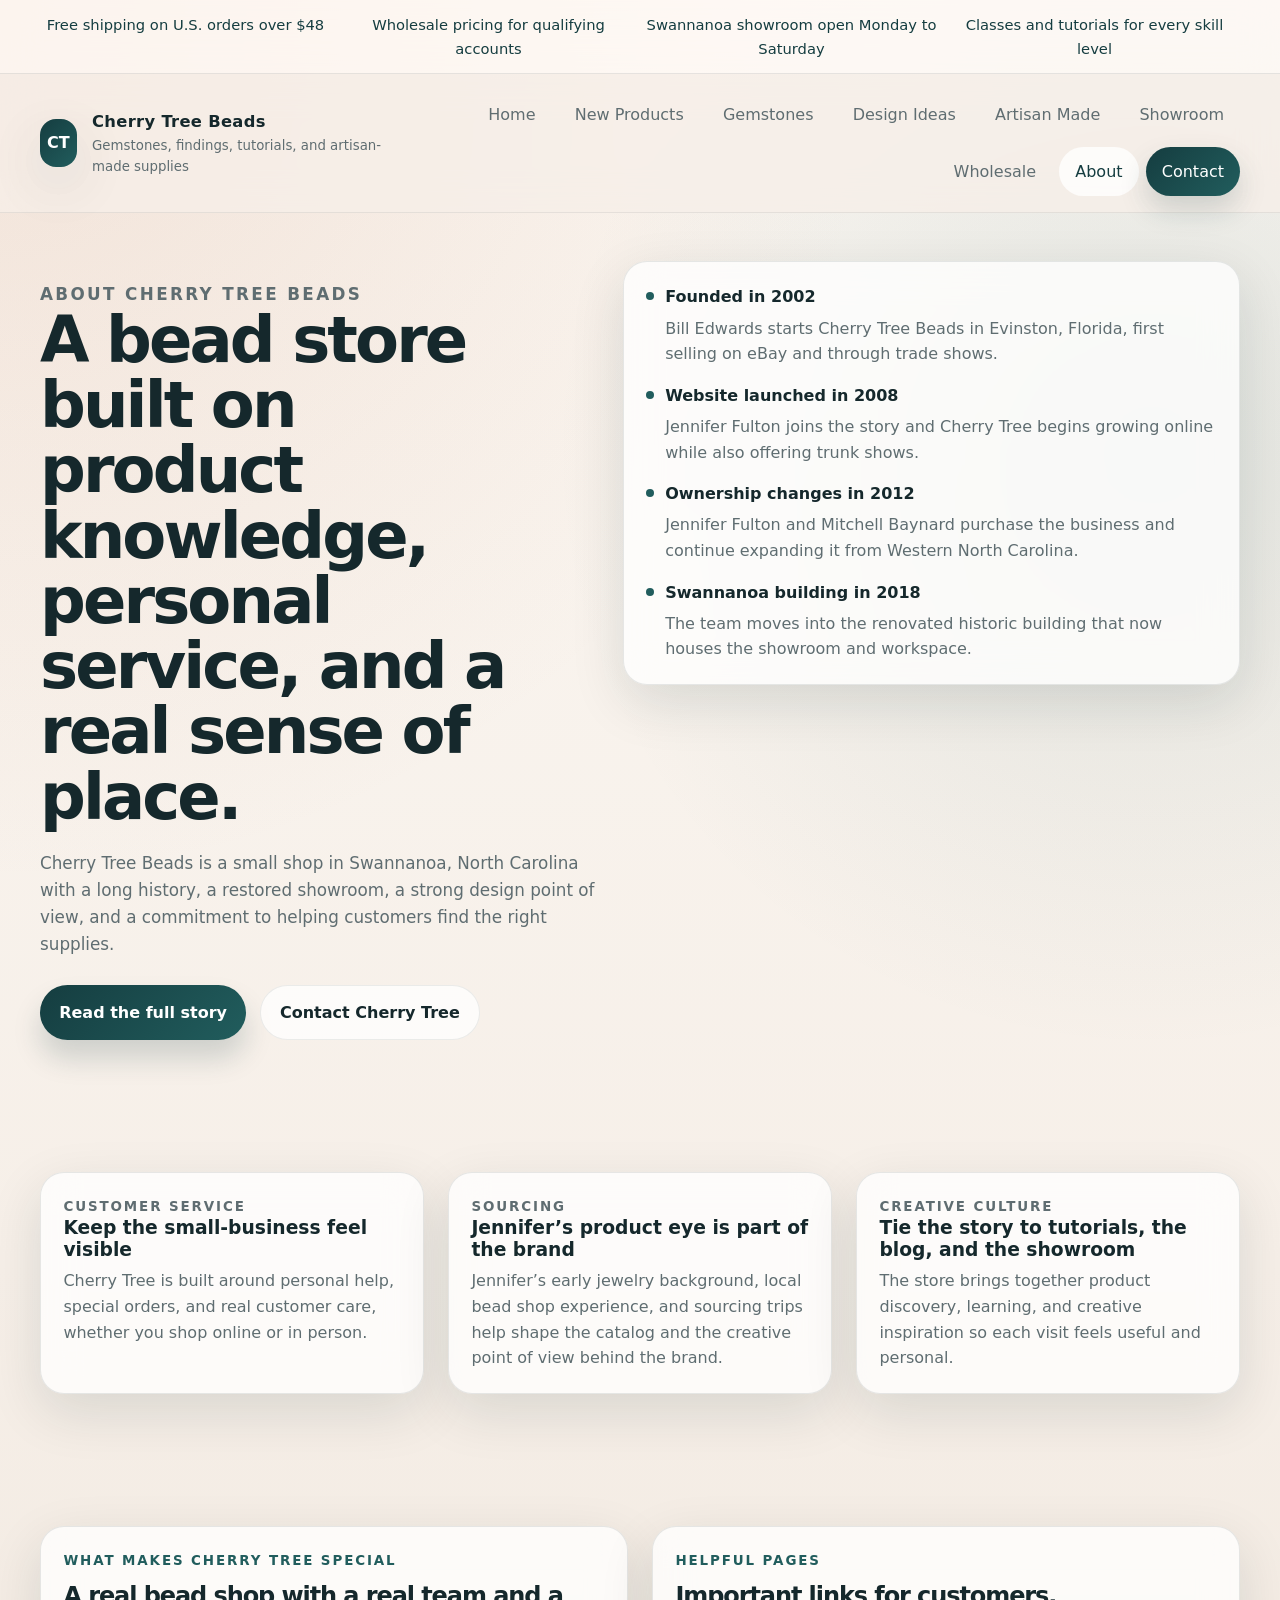
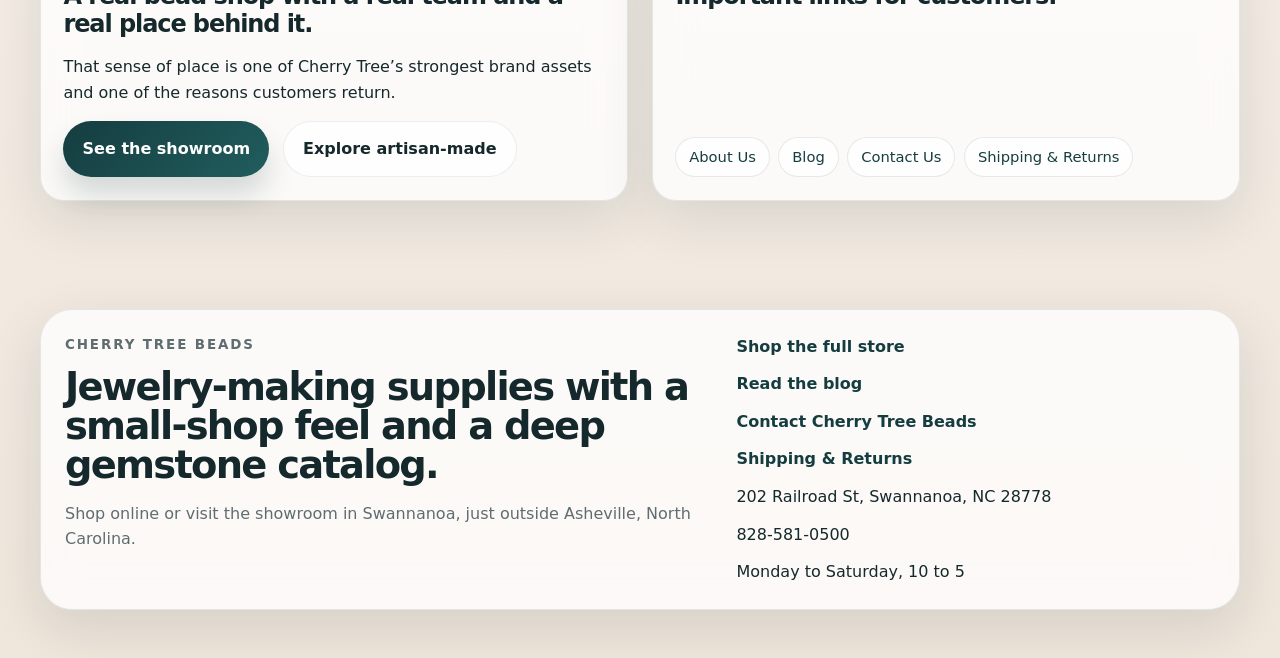
==== about.html @ ab3d1b34 "Add files via upload" ====
<!DOCTYPE html>
<html lang="en">
<head>
  <meta charset="UTF-8">
  <meta name="viewport" content="width=device-width, initial-scale=1.0">
  <title>Cherry Tree Beads | About the Store</title>
  <meta name="description" content="Read the Cherry Tree Beads story, from its founding to its current Swannanoa showroom and online store.">
  <meta name="theme-color" content="#153d40">
  <link rel="stylesheet" href="styles.css">
  <script defer src="script.js"></script>
</head>
<body data-page="about">
  <a class="skip-link" href="#main">Skip to content</a>
  
  <div class="announcement-bar">
    <div class="container announcement-grid">
      <span>Free shipping on U.S. orders over $48</span>
      <span>Wholesale pricing for qualifying accounts</span>
      <span>Swannanoa showroom open Monday to Saturday</span>
      <span>Classes and tutorials for every skill level</span>
    </div>
  </div>

  
  <header class="site-header">
    <div class="container header-shell">
      <a class="brand" href="index.html">
        <span class="brand-mark" aria-hidden="true">CT</span>
        <span>
          <strong>Cherry Tree Beads</strong>
          <small>Gemstones, findings, tutorials, and artisan-made supplies</small>
        </span>
      </a>

      <button class="menu-toggle" type="button" aria-expanded="false" aria-controls="site-nav">
        <span></span>
        <span></span>
        <span></span>
        <span class="sr-only">Toggle navigation</span>
      </button>

      <nav id="site-nav" class="site-nav" aria-label="Primary">
        <a href="index.html" data-page="home">Home</a>
        <a href="https://cherrytreebeads.com/new-products/">New Products</a>
        <a href="https://cherrytreebeads.com/beads/gemstone-beads-pendants/">Gemstones</a>
        <a href="design-ideas.html" data-page="design-ideas">Design Ideas</a>
        <a href="artisan-made.html" data-page="artisan-made">Artisan Made</a>
        <a href="showroom.html" data-page="showroom">Showroom</a>
        <a href="wholesale.html" data-page="wholesale">Wholesale</a>
        <a href="about.html" data-page="about">About</a>
        <a class="nav-cta" href="https://cherrytreebeads.com/contact-us/">Contact</a>
      </nav>
    </div>
  </header>

  <main id="main">
<section class="section hero">
  <div class="container page-grid">
    <div class="page-copy">
      <p class="eyebrow">About Cherry Tree Beads</p>
      <h1>A bead store built on product knowledge, personal service, and a real sense of place.</h1>
      <p>
        Cherry Tree Beads is a small shop in Swannanoa, North Carolina with a long history, a restored showroom, a strong design point of view, and a commitment to helping customers find the right supplies.
      </p>
      <div class="hero-actions">
        <a class="button button-primary" href="https://cherrytreebeads.com/about-us/">Read the full story</a>
        <a class="button button-secondary" href="https://cherrytreebeads.com/contact-us/">Contact Cherry Tree</a>
      </div>
    </div>

    <div class="timeline">
      <div class="timeline-list">
        <div class="timeline-item">
          <strong>Founded in 2002</strong>
          <p>Bill Edwards starts Cherry Tree Beads in Evinston, Florida, first selling on eBay and through trade shows.</p>
        </div>
        <div class="timeline-item">
          <strong>Website launched in 2008</strong>
          <p>Jennifer Fulton joins the story and Cherry Tree begins growing online while also offering trunk shows.</p>
        </div>
        <div class="timeline-item">
          <strong>Ownership changes in 2012</strong>
          <p>Jennifer Fulton and Mitchell Baynard purchase the business and continue expanding it from Western North Carolina.</p>
        </div>
        <div class="timeline-item">
          <strong>Swannanoa building in 2018</strong>
          <p>The team moves into the renovated historic building that now houses the showroom and workspace.</p>
        </div>
      </div>
    </div>
  </div>
</section>

<section class="section-tight">
  <div class="container resource-grid">
    <article class="card">
      <p class="eyebrow subtle">Customer service</p>
      <h3>Keep the small-business feel visible</h3>
      <p>Cherry Tree is built around personal help, special orders, and real customer care, whether you shop online or in person.</p>
    </article>
    <article class="card">
      <p class="eyebrow subtle">Sourcing</p>
      <h3>Jennifer’s product eye is part of the brand</h3>
      <p>Jennifer’s early jewelry background, local bead shop experience, and sourcing trips help shape the catalog and the creative point of view behind the brand.</p>
    </article>
    <article class="card">
      <p class="eyebrow subtle">Creative culture</p>
      <h3>Tie the story to tutorials, the blog, and the showroom</h3>
      <p>The store brings together product discovery, learning, and creative inspiration so each visit feels useful and personal.</p>
    </article>
  </div>
</section>

<section class="section">
  <div class="container split-layout">
    <article class="split-card">
      <div>
        <p class="eyebrow">What makes Cherry Tree special</p>
        <h2>A real bead shop with a real team and a real place behind it.</h2>
        <p>
          That sense of place is one of Cherry Tree’s strongest brand assets and one of the reasons customers return.
        </p>
      </div>
      <div class="cta-row">
        <a class="button button-primary" href="showroom.html">See the showroom</a>
        <a class="button button-secondary" href="artisan-made.html">Explore artisan-made</a>
      </div>
    </article>

    <article class="split-card">
      <div>
        <p class="eyebrow">Helpful pages</p>
        <h2>Important links for customers.</h2>
      </div>
      <div class="link-list">
        <a href="https://cherrytreebeads.com/about-us/">About Us</a>
        <a href="https://cherrytreebeads.com/blog/">Blog</a>
        <a href="https://cherrytreebeads.com/contact-us/">Contact Us</a>
        <a href="https://cherrytreebeads.com/shipping-returns/">Shipping &amp; Returns</a>
      </div>
    </article>
  </div>
</section>
</main>
  
  <footer class="site-footer">
    <div class="container footer-shell">
      <div class="footer-brand">
        <p class="eyebrow">Cherry Tree Beads</p>
        <h2>Jewelry-making supplies with a small-shop feel and a deep gemstone catalog.</h2>
        <p>
          Shop online or visit the showroom in Swannanoa, just outside Asheville, North Carolina.
        </p>
      </div>

      <div class="footer-links">
        <a href="https://cherrytreebeads.com/">Shop the full store</a>
        <a href="https://cherrytreebeads.com/blog/">Read the blog</a>
        <a href="https://cherrytreebeads.com/contact-us/">Contact Cherry Tree Beads</a>
        <a href="https://cherrytreebeads.com/shipping-returns/">Shipping &amp; Returns</a>
        <div class="footer-meta">
          <span>202 Railroad St, Swannanoa, NC 28778</span>
          <span>828-581-0500</span>
          <span>Monday to Saturday, 10 to 5</span>
        </div>
      </div>
    </div>
  </footer>

</body>
</html>
---- styles.css ----
:root {
  --bg: #f6efe8;
  --bg-strong: #fffaf6;
  --surface: rgba(255, 255, 255, 0.76);
  --surface-strong: rgba(255, 255, 255, 0.92);
  --ink: #15282c;
  --muted: #5f6d71;
  --line: rgba(21, 40, 44, 0.1);
  --accent: #215d5d;
  --accent-deep: #153d40;
  --accent-soft: #dcebe8;
  --warm: #c98662;
  --gold: #e6cfab;
  --shadow: 0 18px 54px rgba(17, 39, 42, 0.12);
  --radius-xl: 32px;
  --radius-lg: 24px;
  --radius-md: 18px;
  --radius-sm: 14px;
  --container: min(1200px, calc(100vw - 2rem));
}

* { box-sizing: border-box; }
html { scroll-behavior: smooth; }
body {
  margin: 0;
  font-family: Inter, ui-sans-serif, system-ui, -apple-system, BlinkMacSystemFont, "Segoe UI", sans-serif;
  color: var(--ink);
  background:
    radial-gradient(circle at top left, rgba(201, 134, 98, 0.18), transparent 34%),
    radial-gradient(circle at right 10% top 20%, rgba(33, 93, 93, 0.11), transparent 28%),
    linear-gradient(180deg, #fbf7f2 0%, #f6efe8 56%, #efe6dc 100%);
  line-height: 1.6;
}

img { display: block; max-width: 100%; }
a { color: inherit; text-decoration: none; }
button { font: inherit; }

.skip-link,
.sr-only {
  position: absolute;
  clip: rect(0, 0, 0, 0);
  clip-path: inset(50%);
  width: 1px;
  height: 1px;
  overflow: hidden;
  white-space: nowrap;
}

.skip-link:focus {
  clip: auto;
  clip-path: none;
  width: auto;
  height: auto;
  left: 1rem;
  top: 1rem;
  padding: 0.85rem 1rem;
  background: #fff;
  border-radius: 999px;
  z-index: 999;
}

.container { width: var(--container); margin: 0 auto; }
.section { padding: 4.75rem 0; }
.section-tight { padding: 3.5rem 0; }

.announcement-bar {
  border-bottom: 1px solid var(--line);
  backdrop-filter: blur(18px);
  background: rgba(255, 250, 246, 0.74);
}

.announcement-grid {
  display: grid;
  grid-template-columns: repeat(4, 1fr);
  gap: 0.75rem;
  padding: 0.82rem 0;
  font-size: 0.92rem;
  color: var(--accent-deep);
}

.announcement-grid span { text-align: center; }

.site-header {
  position: sticky;
  top: 0;
  z-index: 60;
  backdrop-filter: blur(18px);
  background: rgba(246, 239, 232, 0.78);
  border-bottom: 1px solid rgba(21, 40, 44, 0.08);
}

.header-shell {
  display: flex;
  align-items: center;
  justify-content: space-between;
  gap: 1rem;
  padding: 1rem 0;
}

.brand {
  display: inline-flex;
  align-items: center;
  gap: 0.95rem;
  min-width: 0;
}

.brand-mark {
  display: grid;
  place-items: center;
  width: 48px;
  height: 48px;
  border-radius: 16px;
  background: linear-gradient(135deg, var(--accent-deep), var(--accent));
  color: #fff;
  font-weight: 700;
  box-shadow: var(--shadow);
}

.brand strong,
.brand small { display: block; }
.brand strong { font-size: 1.02rem; letter-spacing: 0.02em; }
.brand small { color: var(--muted); }

.site-nav {
  display: flex;
  flex-wrap: wrap;
  align-items: center;
  justify-content: flex-end;
  gap: 0.45rem;
}

.site-nav a {
  padding: 0.74rem 1rem;
  border-radius: 999px;
  color: var(--muted);
  transition: background-color 0.2s ease, color 0.2s ease, transform 0.2s ease;
}

.site-nav a:hover,
.site-nav a:focus-visible,
.text-link:hover,
.text-link:focus-visible {
  color: var(--accent-deep);
}

.site-nav a:hover,
.site-nav a:focus-visible,
.site-nav a.is-current {
  background: rgba(255, 255, 255, 0.78);
  color: var(--accent-deep);
}

.site-nav .nav-cta {
  background: linear-gradient(135deg, var(--accent-deep), var(--accent));
  color: #fff;
  box-shadow: 0 14px 28px rgba(21, 61, 64, 0.18);
}

.site-nav .nav-cta:hover,
.site-nav .nav-cta:focus-visible {
  color: #fff;
  transform: translateY(-1px);
}

.menu-toggle {
  display: none;
  width: 48px;
  height: 48px;
  padding: 0;
  border: 0;
  border-radius: 14px;
  background: rgba(255, 255, 255, 0.8);
  align-items: center;
  justify-content: center;
  flex-direction: column;
  gap: 4px;
  box-shadow: var(--shadow);
}

.menu-toggle span:not(.sr-only) {
  width: 20px;
  height: 2px;
  border-radius: 999px;
  background: var(--ink);
}

.hero {
  padding-top: 3rem;
}

.hero-grid,
.page-grid,
.feature-grid,
.split-layout,
.story-grid,
.stat-grid,
.catalog-grid,
.resource-grid,
.detail-grid,
.tile-grid {
  display: grid;
  gap: 1.5rem;
}

.hero-grid {
  grid-template-columns: minmax(0, 1.02fr) minmax(0, 0.98fr);
  align-items: center;
}

.page-grid {
  grid-template-columns: minmax(0, 0.95fr) minmax(0, 1.05fr);
  align-items: start;
}

.feature-grid,
.resource-grid,
.catalog-grid,
.tile-grid {
  grid-template-columns: repeat(3, minmax(0, 1fr));
}

.story-grid {
  grid-template-columns: 1.1fr 0.9fr;
}

.split-layout {
  grid-template-columns: 1fr 1fr;
  align-items: stretch;
}

.detail-grid {
  grid-template-columns: 1.15fr 0.85fr;
}

.eyebrow {
  margin: 0 0 0.75rem;
  font-size: 0.84rem;
  font-weight: 700;
  text-transform: uppercase;
  letter-spacing: 0.14em;
  color: var(--accent);
}

.eyebrow.subtle { color: var(--muted); }

.hero h1,
.page-copy h1,
.section-heading h2,
.split-card h2,
.footer-brand h2 {
  margin: 0;
  line-height: 1.02;
  letter-spacing: -0.045em;
}

.hero h1,
.page-copy h1 {
  font-size: clamp(2.7rem, 5vw, 5rem);
  max-width: 12ch;
}

.hero-lead,
.page-copy > p,
.section-heading p,
.card p,
.feature-copy p,
.info-card p,
.text-block p,
.footer-brand p,
.list-card p {
  color: var(--muted);
}

.hero-lead,
.page-copy > p {
  margin: 1.25rem 0 0;
  max-width: 60ch;
  font-size: 1.05rem;
}

.button-row,
.cta-row,
.inline-actions,
.hero-actions {
  display: flex;
  flex-wrap: wrap;
  gap: 0.85rem;
}

.hero-actions { margin-top: 1.7rem; }

.button,
.button-link {
  display: inline-flex;
  align-items: center;
  justify-content: center;
  min-height: 48px;
  padding: 0.88rem 1.2rem;
  border-radius: 999px;
  font-weight: 600;
  transition: transform 0.2s ease, box-shadow 0.2s ease, background-color 0.2s ease;
}

.button:hover,
.button:focus-visible,
.button-link:hover,
.button-link:focus-visible { transform: translateY(-1px); }

.button-primary {
  background: linear-gradient(135deg, var(--accent-deep), var(--accent));
  color: #fff;
  box-shadow: 0 18px 28px rgba(21, 61, 64, 0.18);
}

.button-secondary {
  background: rgba(255, 255, 255, 0.74);
  border: 1px solid rgba(21, 40, 44, 0.08);
}

.hero-trust,
.stat-grid {
  margin-top: 1.8rem;
  grid-template-columns: repeat(3, minmax(0, 1fr));
}

.hero-trust article,
.stat,
.notice,
.card,
.info-card,
.list-card,
.split-card,
.media-panel,
.text-block,
.timeline,
.footer-shell {
  border: 1px solid var(--line);
  background: var(--surface);
  backdrop-filter: blur(18px);
  box-shadow: var(--shadow);
}

.hero-trust article,
.stat {
  padding: 1rem;
  border-radius: var(--radius-md);
}

.hero-trust strong,
.stat strong {
  display: block;
  font-size: 1.15rem;
  color: var(--accent-deep);
}

.hero-visual,
.page-media {
  position: relative;
  min-height: 100%;
}

.hero-card,
.media-stack,
.media-panel {
  overflow: hidden;
  border-radius: var(--radius-xl);
}

.hero-card {
  position: relative;
  border: 1px solid rgba(21, 40, 44, 0.08);
  box-shadow: var(--shadow);
  background: rgba(255, 255, 255, 0.78);
}

.hero-card a,
.media-panel a {
  display: block;
  position: relative;
}

.hero-card img,
.media-panel img {
  width: 100%;
  height: 100%;
  object-fit: cover;
}

.hero-card-large {
  min-height: 560px;
}

.hero-card-small {
  position: absolute;
  right: -1rem;
  bottom: -1.5rem;
  width: min(44%, 280px);
  min-height: 280px;
}

.image-meta {
  position: absolute;
  left: 1rem;
  right: 1rem;
  bottom: 1rem;
  padding: 1rem 1.1rem;
  border-radius: 20px;
  color: #fff;
  background: linear-gradient(180deg, rgba(15, 27, 28, 0.05), rgba(15, 27, 28, 0.75));
}

.image-meta p,
.image-meta h2,
.image-meta h3 {
  margin: 0;
}

.image-meta p {
  font-size: 0.8rem;
  letter-spacing: 0.1em;
  text-transform: uppercase;
  opacity: 0.84;
}

.image-meta h2,
.image-meta h3 {
  margin-top: 0.35rem;
  font-size: clamp(1.35rem, 3vw, 2rem);
}

.floating-note {
  position: absolute;
  z-index: 2;
  max-width: 240px;
  padding: 1rem 1.1rem;
  border-radius: 18px;
  background: rgba(255, 250, 246, 0.94);
  border: 1px solid rgba(21, 40, 44, 0.08);
  box-shadow: var(--shadow);
}

.floating-note span {
  display: block;
  margin-bottom: 0.3rem;
  font-size: 0.76rem;
  text-transform: uppercase;
  letter-spacing: 0.14em;
  color: var(--accent);
}

.floating-note strong { font-size: 0.96rem; }
.floating-note-top { left: -1rem; top: 2rem; }
.floating-note-bottom { left: -1rem; bottom: 4rem; }

.section-heading {
  display: grid;
  gap: 0.7rem;
  margin-bottom: 1.75rem;
  max-width: 72ch;
}

.section-heading h2 { font-size: clamp(2rem, 4vw, 3.5rem); }
.section-heading p { margin: 0; }

.card,
.info-card,
.list-card,
.text-block,
.timeline,
.split-card {
  padding: 1.4rem;
  border-radius: var(--radius-lg);
}

.card h3,
.info-card h3,
.list-card h3,
.split-card h2,
.split-card h3,
.text-block h3 {
  margin: 0 0 0.5rem;
  line-height: 1.15;
}

.card p,
.info-card p,
.list-card p,
.text-block p { margin: 0; }

.card .button-link,
.text-link,
.inline-link {
  margin-top: 1rem;
  font-weight: 600;
  color: var(--accent-deep);
}

.card .button-link,
.inline-link { display: inline-flex; }

.pill-row,
.tag-row,
.link-list {
  display: flex;
  flex-wrap: wrap;
  gap: 0.55rem;
}

.pill,
.tag-row span,
.link-list a {
  display: inline-flex;
  align-items: center;
  min-height: 34px;
  padding: 0.45rem 0.8rem;
  border-radius: 999px;
  background: rgba(220, 235, 232, 0.72);
  color: var(--accent-deep);
  font-size: 0.92rem;
}

.link-list a {
  background: rgba(255, 255, 255, 0.78);
  border: 1px solid var(--line);
}

.notice {
  padding: 1rem 1.1rem;
  border-radius: 18px;
}

.notice strong { display: block; margin-bottom: 0.2rem; }

.split-card {
  display: flex;
  flex-direction: column;
  justify-content: space-between;
}

.media-panel {
  min-height: 100%;
  padding: 0;
}

.media-panel .copy {
  padding: 1.3rem;
}

.media-panel img {
  aspect-ratio: 1 / 1;
}

.list-stack,
.timeline-list,
.info-list {
  display: grid;
  gap: 1rem;
}

.timeline-item {
  position: relative;
  padding-left: 1.2rem;
}

.timeline-item::before {
  content: "";
  position: absolute;
  left: 0;
  top: 0.5rem;
  width: 8px;
  height: 8px;
  border-radius: 999px;
  background: var(--accent);
}

.timeline-item strong { display: block; }
.timeline-item p { margin: 0.35rem 0 0; color: var(--muted); }

.catalog-card {
  position: relative;
  min-height: 260px;
  overflow: hidden;
  border-radius: var(--radius-xl);
  border: 1px solid rgba(21, 40, 44, 0.08);
  box-shadow: var(--shadow);
}

.catalog-card img,
.catalog-card .placeholder {
  width: 100%;
  height: 100%;
}

.catalog-card img { object-fit: cover; }
.catalog-card .placeholder {
  background:
    radial-gradient(circle at top left, rgba(230, 207, 171, 0.55), transparent 32%),
    linear-gradient(135deg, rgba(21, 61, 64, 0.95), rgba(33, 93, 93, 0.78));
}

.catalog-card .overlay {
  position: absolute;
  inset: auto 1rem 1rem 1rem;
  padding: 1rem 1.1rem;
  border-radius: 20px;
  color: #fff;
  background: linear-gradient(180deg, rgba(15, 27, 28, 0.1), rgba(15, 27, 28, 0.76));
}

.catalog-card .overlay h3,
.catalog-card .overlay p {
  margin: 0;
}

.catalog-card .overlay p { margin-top: 0.45rem; opacity: 0.86; }

.muted-panel {
  background: rgba(255, 255, 255, 0.58);
  border: 1px solid rgba(21, 40, 44, 0.08);
  border-radius: var(--radius-lg);
  padding: 1.25rem;
}

.site-footer {
  padding: 2rem 0 3rem;
}

.footer-shell {
  display: grid;
  grid-template-columns: 1.15fr 0.85fr;
  gap: 1.5rem;
  padding: 1.5rem;
  border-radius: var(--radius-xl);
}

.footer-brand h2 {
  font-size: clamp(1.8rem, 3vw, 2.5rem);
}

.footer-links,
.footer-meta {
  display: grid;
  gap: 0.75rem;
  align-content: start;
}

.footer-links a,
.footer-meta a {
  color: var(--accent-deep);
  font-weight: 600;
}

.kicker-grid {
  display: grid;
  gap: 1rem;
  grid-template-columns: repeat(2, minmax(0, 1fr));
}

.utility-list {
  display: grid;
  gap: 0.75rem;
  margin: 0;
  padding: 0;
  list-style: none;
}

.utility-list li {
  padding: 0.95rem 1rem;
  border-radius: 18px;
  background: rgba(255, 255, 255, 0.72);
  border: 1px solid var(--line);
}

.utility-list strong { display: block; margin-bottom: 0.2rem; }
.utility-list span { color: var(--muted); }

@media (max-width: 980px) {
  .announcement-grid { grid-template-columns: repeat(2, 1fr); }
  .hero-grid,
  .page-grid,
  .feature-grid,
  .catalog-grid,
  .resource-grid,
  .tile-grid,
  .story-grid,
  .split-layout,
  .detail-grid,
  .footer-shell {
    grid-template-columns: 1fr;
  }

  .hero-card-large { min-height: 420px; }
  .hero-card-small {
    position: relative;
    right: auto;
    bottom: auto;
    width: min(70%, 320px);
    margin: -4rem 0 0 auto;
  }

  .floating-note-top,
  .floating-note-bottom {
    left: 1rem;
  }

  .menu-toggle { display: inline-flex; }

  .site-nav {
    display: none;
    position: absolute;
    left: 1rem;
    right: 1rem;
    top: calc(100% + 0.75rem);
    flex-direction: column;
    align-items: stretch;
    padding: 0.9rem;
    border-radius: 22px;
    border: 1px solid var(--line);
    background: rgba(255, 250, 246, 0.98);
    box-shadow: var(--shadow);
  }

  .site-nav.is-open { display: flex; }

  .site-nav a { text-align: center; }
}

@media (max-width: 760px) {
  .section { padding: 4rem 0; }
  .hero h1,
  .page-copy h1 { max-width: 14ch; }
  .announcement-grid,
  .hero-trust,
  .stat-grid,
  .kicker-grid { grid-template-columns: 1fr; }
  .floating-note { position: static; margin-top: 1rem; max-width: none; }
  .hero-card-small { width: min(82%, 300px); }
}
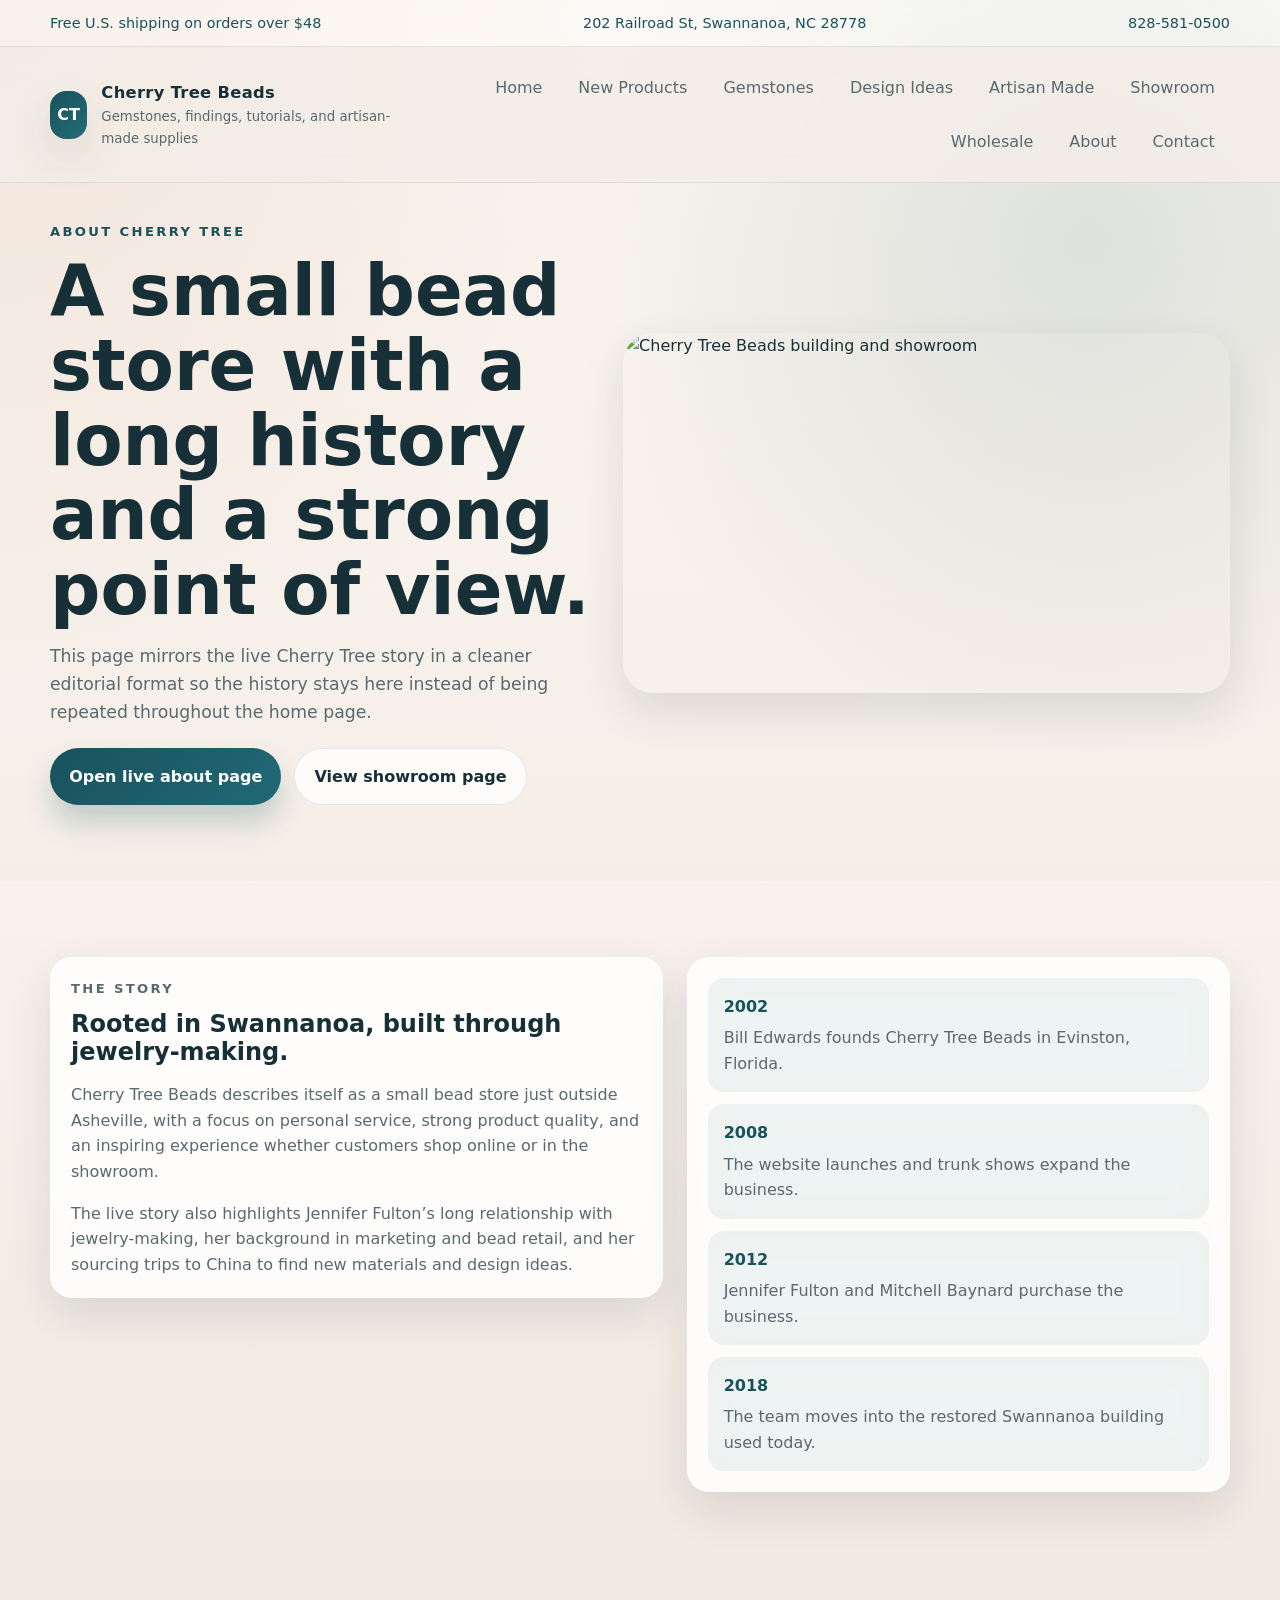
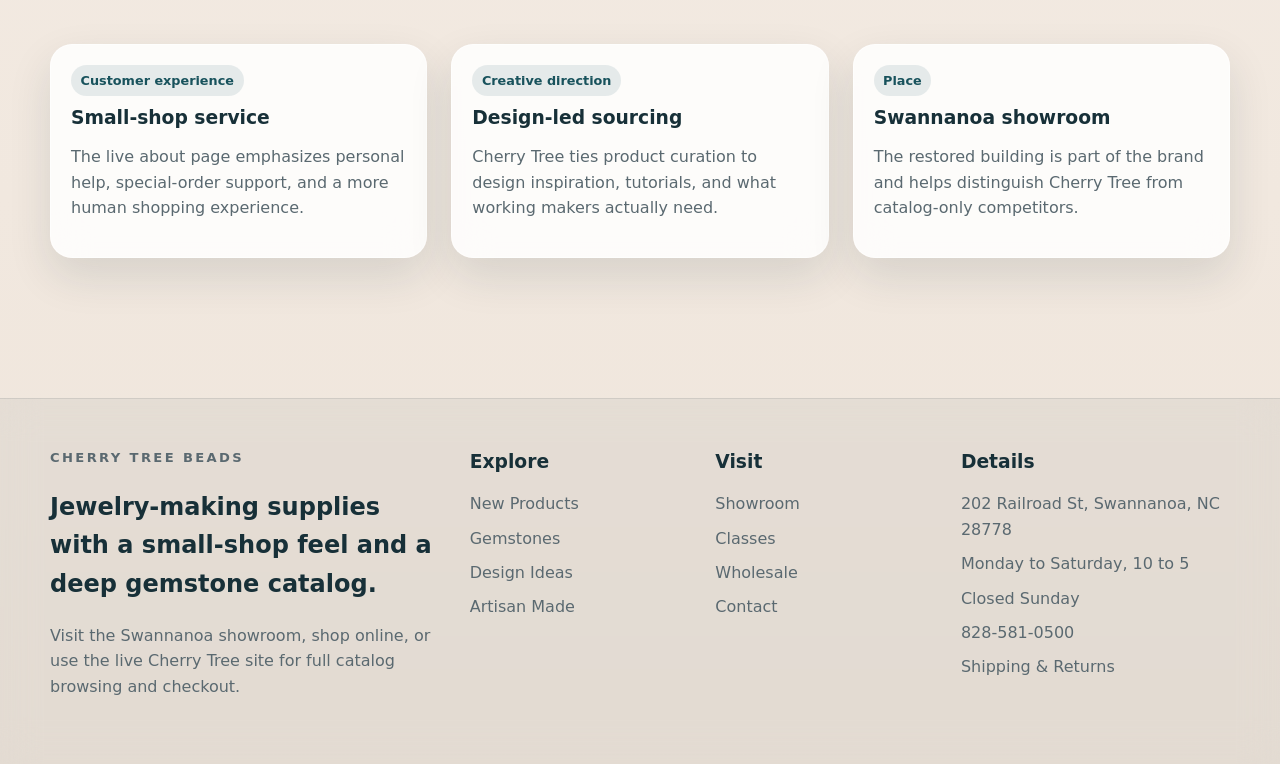
==== commit 602b3db3: "Add files via upload" ====
--- a/about.html
+++ b/about.html
@@ -3,169 +3,107 @@
 <head>
   <meta charset="UTF-8">
   <meta name="viewport" content="width=device-width, initial-scale=1.0">
-  <title>Cherry Tree Beads | About the Store</title>
-  <meta name="description" content="Read the Cherry Tree Beads story, from its founding to its current Swannanoa showroom and online store.">
-  <meta name="theme-color" content="#153d40">
+  <title>About Cherry Tree Beads</title>
+  <meta name="description" content="Learn the story of Cherry Tree Beads, from its 2002 founding to its Swannanoa showroom and online store.">
+  <meta name="theme-color" content="#154148">
+  <link rel="preload" as="image" href="assets/images/hidden-cove-hero-960.webp" imagesrcset="assets/images/hidden-cove-hero-640.webp 640w, assets/images/hidden-cove-hero-960.webp 960w, assets/images/hidden-cove-hero-1280.webp 1280w" imagesizes="(max-width: 860px) 92vw, 50vw">
   <link rel="stylesheet" href="styles.css">
   <script defer src="script.js"></script>
 </head>
 <body data-page="about">
   <a class="skip-link" href="#main">Skip to content</a>
-  
-  <div class="announcement-bar">
-    <div class="container announcement-grid">
-      <span>Free shipping on U.S. orders over $48</span>
-      <span>Wholesale pricing for qualifying accounts</span>
-      <span>Swannanoa showroom open Monday to Saturday</span>
-      <span>Classes and tutorials for every skill level</span>
+  <div class="topbar">
+    <div class="container topbar-inner">
+      <span>Free U.S. shipping on orders over $48</span>
+      <span>202 Railroad St, Swannanoa, NC 28778</span>
+      <span><a href="tel:8285810500">828-581-0500</a></span>
     </div>
   </div>
-
-  
   <header class="site-header">
-    <div class="container header-shell">
-      <a class="brand" href="index.html">
-        <span class="brand-mark" aria-hidden="true">CT</span>
-        <span>
+    <div class="container header-inner">
+      <a class="brand" href="index.html" aria-label="Cherry Tree Beads home">
+        <span class="brand-mark">CT</span>
+        <span class="brand-copy">
           <strong>Cherry Tree Beads</strong>
           <small>Gemstones, findings, tutorials, and artisan-made supplies</small>
         </span>
       </a>
-
       <button class="menu-toggle" type="button" aria-expanded="false" aria-controls="site-nav">
-        <span></span>
-        <span></span>
-        <span></span>
+        <span></span><span></span><span></span>
         <span class="sr-only">Toggle navigation</span>
       </button>
-
-      <nav id="site-nav" class="site-nav" aria-label="Primary">
-        <a href="index.html" data-page="home">Home</a>
-        <a href="https://cherrytreebeads.com/new-products/">New Products</a>
-        <a href="https://cherrytreebeads.com/beads/gemstone-beads-pendants/">Gemstones</a>
-        <a href="design-ideas.html" data-page="design-ideas">Design Ideas</a>
-        <a href="artisan-made.html" data-page="artisan-made">Artisan Made</a>
-        <a href="showroom.html" data-page="showroom">Showroom</a>
-        <a href="wholesale.html" data-page="wholesale">Wholesale</a>
-        <a href="about.html" data-page="about">About</a>
-        <a class="nav-cta" href="https://cherrytreebeads.com/contact-us/">Contact</a>
+      <nav id="site-nav" class="site-nav" aria-label="Primary navigation">
+        <a href="index.html" >Home</a><a href="https://cherrytreebeads.com/new-products/" >New Products</a><a href="https://cherrytreebeads.com/beads/gemstone-beads-pendants/" >Gemstones</a><a href="index.html#design-panel" data-panel-link="design-panel">Design Ideas</a><a href="index.html#artisan-panel" data-panel-link="artisan-panel">Artisan Made</a><a href="index.html#showroom-panel" data-panel-link="showroom-panel">Showroom</a><a href="index.html#wholesale-panel" data-panel-link="wholesale-panel">Wholesale</a><a href="index.html#about-panel" data-panel-link="about-panel">About</a><a href="index.html#contact-panel" data-panel-link="contact-panel">Contact</a>
       </nav>
     </div>
   </header>
-
   <main id="main">
-<section class="section hero">
-  <div class="container page-grid">
-    <div class="page-copy">
-      <p class="eyebrow">About Cherry Tree Beads</p>
-      <h1>A bead store built on product knowledge, personal service, and a real sense of place.</h1>
-      <p>
-        Cherry Tree Beads is a small shop in Swannanoa, North Carolina with a long history, a restored showroom, a strong design point of view, and a commitment to helping customers find the right supplies.
-      </p>
-      <div class="hero-actions">
-        <a class="button button-primary" href="https://cherrytreebeads.com/about-us/">Read the full story</a>
-        <a class="button button-secondary" href="https://cherrytreebeads.com/contact-us/">Contact Cherry Tree</a>
-      </div>
+<section class="page-hero section">
+  <div class="container page-hero-grid page-hero-grid-alt">
+    <div>
+      <p class="eyebrow">About Cherry Tree</p>
+      <h1>A small bead store with a long history and a strong point of view.</h1>
+      <p class="page-lead">This page mirrors the live Cherry Tree story in a cleaner editorial format so the history stays here instead of being repeated throughout the home page.</p>
+      <div class="button-row"><a class="button button-primary" href="https://cherrytreebeads.com/about-us/">Open live about page</a><a class="button button-secondary" href="showroom.html">View showroom page</a></div>
     </div>
-
-    <div class="timeline">
-      <div class="timeline-list">
-        <div class="timeline-item">
-          <strong>Founded in 2002</strong>
-          <p>Bill Edwards starts Cherry Tree Beads in Evinston, Florida, first selling on eBay and through trade shows.</p>
-        </div>
-        <div class="timeline-item">
-          <strong>Website launched in 2008</strong>
-          <p>Jennifer Fulton joins the story and Cherry Tree begins growing online while also offering trunk shows.</p>
-        </div>
-        <div class="timeline-item">
-          <strong>Ownership changes in 2012</strong>
-          <p>Jennifer Fulton and Mitchell Baynard purchase the business and continue expanding it from Western North Carolina.</p>
-        </div>
-        <div class="timeline-item">
-          <strong>Swannanoa building in 2018</strong>
-          <p>The team moves into the renovated historic building that now houses the showroom and workspace.</p>
-        </div>
-      </div>
+    <img class="hero-side-image" src="https://cdn11.bigcommerce.com/s-yn89pgp8p/product_images/uploaded_images/showroom-9-12-18-copy.jpg" width="640" height="360" alt="Cherry Tree Beads building and showroom" loading="eager">
+  </div>
+</section>
+<section class="section section-soft">
+  <div class="container two-column-layout align-start">
+    <div class="stack-card">
+      <p class="eyebrow">The story</p>
+      <h2>Rooted in Swannanoa, built through jewelry-making.</h2>
+      <p>Cherry Tree Beads describes itself as a small bead store just outside Asheville, with a focus on personal service, strong product quality, and an inspiring experience whether customers shop online or in the showroom.</p>
+      <p>The live story also highlights Jennifer Fulton’s long relationship with jewelry-making, her background in marketing and bead retail, and her sourcing trips to China to find new materials and design ideas.</p>
+    </div>
+    <div class="timeline-card">
+      <div class="timeline-item"><strong>2002</strong><span>Bill Edwards founds Cherry Tree Beads in Evinston, Florida.</span></div>
+      <div class="timeline-item"><strong>2008</strong><span>The website launches and trunk shows expand the business.</span></div>
+      <div class="timeline-item"><strong>2012</strong><span>Jennifer Fulton and Mitchell Baynard purchase the business.</span></div>
+      <div class="timeline-item"><strong>2018</strong><span>The team moves into the restored Swannanoa building used today.</span></div>
     </div>
   </div>
 </section>
-
-<section class="section-tight">
-  <div class="container resource-grid">
-    <article class="card">
-      <p class="eyebrow subtle">Customer service</p>
-      <h3>Keep the small-business feel visible</h3>
-      <p>Cherry Tree is built around personal help, special orders, and real customer care, whether you shop online or in person.</p>
-    </article>
-    <article class="card">
-      <p class="eyebrow subtle">Sourcing</p>
-      <h3>Jennifer’s product eye is part of the brand</h3>
-      <p>Jennifer’s early jewelry background, local bead shop experience, and sourcing trips help shape the catalog and the creative point of view behind the brand.</p>
-    </article>
-    <article class="card">
-      <p class="eyebrow subtle">Creative culture</p>
-      <h3>Tie the story to tutorials, the blog, and the showroom</h3>
-      <p>The store brings together product discovery, learning, and creative inspiration so each visit feels useful and personal.</p>
-    </article>
+<section class="section">
+  <div class="container feature-grid feature-grid-3">
+    <article class="feature-card"><span class="card-tag">Customer experience</span><h3>Small-shop service</h3><p>The live about page emphasizes personal help, special-order support, and a more human shopping experience.</p></article>
+    <article class="feature-card"><span class="card-tag">Creative direction</span><h3>Design-led sourcing</h3><p>Cherry Tree ties product curation to design inspiration, tutorials, and what working makers actually need.</p></article>
+    <article class="feature-card"><span class="card-tag">Place</span><h3>Swannanoa showroom</h3><p>The restored building is part of the brand and helps distinguish Cherry Tree from catalog-only competitors.</p></article>
   </div>
 </section>
 
-<section class="section">
-  <div class="container split-layout">
-    <article class="split-card">
+  </main>
+  <footer class="site-footer">
+    <div class="container footer-grid">
       <div>
-        <p class="eyebrow">What makes Cherry Tree special</p>
-        <h2>A real bead shop with a real team and a real place behind it.</h2>
-        <p>
-          That sense of place is one of Cherry Tree’s strongest brand assets and one of the reasons customers return.
-        </p>
-      </div>
-      <div class="cta-row">
-        <a class="button button-primary" href="showroom.html">See the showroom</a>
-        <a class="button button-secondary" href="artisan-made.html">Explore artisan-made</a>
-      </div>
-    </article>
-
-    <article class="split-card">
-      <div>
-        <p class="eyebrow">Helpful pages</p>
-        <h2>Important links for customers.</h2>
-      </div>
-      <div class="link-list">
-        <a href="https://cherrytreebeads.com/about-us/">About Us</a>
-        <a href="https://cherrytreebeads.com/blog/">Blog</a>
-        <a href="https://cherrytreebeads.com/contact-us/">Contact Us</a>
-        <a href="https://cherrytreebeads.com/shipping-returns/">Shipping &amp; Returns</a>
-      </div>
-    </article>
-  </div>
-</section>
-</main>
-  
-  <footer class="site-footer">
-    <div class="container footer-shell">
-      <div class="footer-brand">
         <p class="eyebrow">Cherry Tree Beads</p>
         <h2>Jewelry-making supplies with a small-shop feel and a deep gemstone catalog.</h2>
-        <p>
-          Shop online or visit the showroom in Swannanoa, just outside Asheville, North Carolina.
-        </p>
+        <p>Visit the Swannanoa showroom, shop online, or use the live Cherry Tree site for full catalog browsing and checkout.</p>
       </div>
-
-      <div class="footer-links">
-        <a href="https://cherrytreebeads.com/">Shop the full store</a>
-        <a href="https://cherrytreebeads.com/blog/">Read the blog</a>
-        <a href="https://cherrytreebeads.com/contact-us/">Contact Cherry Tree Beads</a>
+      <div class="footer-column">
+        <h3>Explore</h3>
+        <a href="https://cherrytreebeads.com/new-products/">New Products</a>
+        <a href="https://cherrytreebeads.com/beads/gemstone-beads-pendants/">Gemstones</a>
+        <a href="design-ideas.html">Design Ideas</a>
+        <a href="artisan-made.html">Artisan Made</a>
+      </div>
+      <div class="footer-column">
+        <h3>Visit</h3>
+        <a href="showroom.html">Showroom</a>
+        <a href="https://cherrytreebeads.com/classes/">Classes</a>
+        <a href="wholesale.html">Wholesale</a>
+        <a href="contact.html">Contact</a>
+      </div>
+      <div class="footer-column footer-meta">
+        <h3>Details</h3>
+        <span>202 Railroad St, Swannanoa, NC 28778</span>
+        <span>Monday to Saturday, 10 to 5</span>
+        <span>Closed Sunday</span>
+        <a href="tel:8285810500">828-581-0500</a>
         <a href="https://cherrytreebeads.com/shipping-returns/">Shipping &amp; Returns</a>
-        <div class="footer-meta">
-          <span>202 Railroad St, Swannanoa, NC 28778</span>
-          <span>828-581-0500</span>
-          <span>Monday to Saturday, 10 to 5</span>
-        </div>
       </div>
     </div>
   </footer>
-
 </body>
-</html>
+</html>
--- a/styles.css
+++ b/styles.css
@@ -1,53 +1,47 @@
 
 :root {
-  --bg: #f6efe8;
-  --bg-strong: #fffaf6;
-  --surface: rgba(255, 255, 255, 0.76);
-  --surface-strong: rgba(255, 255, 255, 0.92);
-  --ink: #15282c;
-  --muted: #5f6d71;
-  --line: rgba(21, 40, 44, 0.1);
-  --accent: #215d5d;
-  --accent-deep: #153d40;
-  --accent-soft: #dcebe8;
-  --warm: #c98662;
-  --gold: #e6cfab;
-  --shadow: 0 18px 54px rgba(17, 39, 42, 0.12);
-  --radius-xl: 32px;
-  --radius-lg: 24px;
-  --radius-md: 18px;
-  --radius-sm: 14px;
-  --container: min(1200px, calc(100vw - 2rem));
-}
-
+  --bg: #f4ede7;
+  --bg-soft: #fbf7f2;
+  --card: rgba(255,255,255,0.84);
+  --card-strong: rgba(255,255,255,0.94);
+  --ink: #173038;
+  --muted: #5a6970;
+  --accent: #18525c;
+  --accent-2: #cb875f;
+  --line: rgba(23,48,56,0.1);
+  --shadow: 0 18px 44px rgba(23, 48, 56, 0.12);
+  --radius-xl: 30px;
+  --radius-lg: 22px;
+  --radius-md: 16px;
+  --container: min(1180px, calc(100vw - 2rem));
+}
 * { box-sizing: border-box; }
 html { scroll-behavior: smooth; }
 body {
   margin: 0;
+  color: var(--ink);
   font-family: Inter, ui-sans-serif, system-ui, -apple-system, BlinkMacSystemFont, "Segoe UI", sans-serif;
-  color: var(--ink);
+  line-height: 1.6;
   background:
-    radial-gradient(circle at top left, rgba(201, 134, 98, 0.18), transparent 34%),
-    radial-gradient(circle at right 10% top 20%, rgba(33, 93, 93, 0.11), transparent 28%),
-    linear-gradient(180deg, #fbf7f2 0%, #f6efe8 56%, #efe6dc 100%);
-  line-height: 1.6;
-}
-
-img { display: block; max-width: 100%; }
+    radial-gradient(circle at top left, rgba(203,135,95,0.16), transparent 26%),
+    radial-gradient(circle at right 15% top 10%, rgba(24,82,92,0.12), transparent 22%),
+    linear-gradient(180deg, #fbf7f2 0%, #f3ebe3 52%, #efe5db 100%);
+}
+img { max-width: 100%; display: block; }
 a { color: inherit; text-decoration: none; }
 button { font: inherit; }
-
-.skip-link,
-.sr-only {
+.container { width: var(--container); margin: 0 auto; }
+.section { padding: 4.75rem 0; }
+.section-soft { background: linear-gradient(180deg, rgba(255,255,255,0.22), rgba(255,255,255,0.04)); }
+.skip-link, .sr-only {
   position: absolute;
-  clip: rect(0, 0, 0, 0);
+  clip: rect(0,0,0,0);
   clip-path: inset(50%);
   width: 1px;
   height: 1px;
   overflow: hidden;
   white-space: nowrap;
 }
-
 .skip-link:focus {
   clip: auto;
   clip-path: none;
@@ -55,686 +49,310 @@
   height: auto;
   left: 1rem;
   top: 1rem;
-  padding: 0.85rem 1rem;
+  padding: .85rem 1rem;
   background: #fff;
   border-radius: 999px;
   z-index: 999;
 }
-
-.container { width: var(--container); margin: 0 auto; }
-.section { padding: 4.75rem 0; }
-.section-tight { padding: 3.5rem 0; }
-
-.announcement-bar {
+.topbar {
   border-bottom: 1px solid var(--line);
+  background: rgba(255,255,255,0.45);
   backdrop-filter: blur(18px);
-  background: rgba(255, 250, 246, 0.74);
-}
-
-.announcement-grid {
-  display: grid;
-  grid-template-columns: repeat(4, 1fr);
-  gap: 0.75rem;
-  padding: 0.82rem 0;
-  font-size: 0.92rem;
-  color: var(--accent-deep);
-}
-
-.announcement-grid span { text-align: center; }
-
+}
+.topbar-inner {
+  display: flex;
+  justify-content: space-between;
+  gap: 1rem;
+  padding: .72rem 0;
+  font-size: .9rem;
+  color: var(--accent);
+}
 .site-header {
   position: sticky;
   top: 0;
-  z-index: 60;
+  z-index: 50;
+  background: rgba(244,237,231,0.84);
   backdrop-filter: blur(18px);
-  background: rgba(246, 239, 232, 0.78);
-  border-bottom: 1px solid rgba(21, 40, 44, 0.08);
-}
-
-.header-shell {
+  border-bottom: 1px solid var(--line);
+}
+.header-inner {
   display: flex;
   align-items: center;
   justify-content: space-between;
   gap: 1rem;
   padding: 1rem 0;
 }
-
 .brand {
   display: inline-flex;
   align-items: center;
-  gap: 0.95rem;
-  min-width: 0;
-}
-
+  gap: .9rem;
+}
 .brand-mark {
-  display: grid;
-  place-items: center;
   width: 48px;
   height: 48px;
+  display: grid;
+  place-items: center;
   border-radius: 16px;
-  background: linear-gradient(135deg, var(--accent-deep), var(--accent));
+  background: linear-gradient(135deg, var(--accent), #246c77);
   color: #fff;
   font-weight: 700;
   box-shadow: var(--shadow);
 }
-
-.brand strong,
-.brand small { display: block; }
-.brand strong { font-size: 1.02rem; letter-spacing: 0.02em; }
-.brand small { color: var(--muted); }
-
+.brand-copy strong, .brand-copy small { display: block; }
+.brand-copy strong { font-size: 1.02rem; letter-spacing: .02em; }
+.brand-copy small { color: var(--muted); }
 .site-nav {
   display: flex;
   flex-wrap: wrap;
-  align-items: center;
   justify-content: flex-end;
-  gap: 0.45rem;
-}
-
+  gap: .35rem;
+}
 .site-nav a {
-  padding: 0.74rem 1rem;
+  padding: .72rem .95rem;
   border-radius: 999px;
   color: var(--muted);
-  transition: background-color 0.2s ease, color 0.2s ease, transform 0.2s ease;
-}
-
-.site-nav a:hover,
-.site-nav a:focus-visible,
-.text-link:hover,
-.text-link:focus-visible {
-  color: var(--accent-deep);
-}
-
-.site-nav a:hover,
-.site-nav a:focus-visible,
-.site-nav a.is-current {
-  background: rgba(255, 255, 255, 0.78);
-  color: var(--accent-deep);
-}
-
-.site-nav .nav-cta {
-  background: linear-gradient(135deg, var(--accent-deep), var(--accent));
-  color: #fff;
-  box-shadow: 0 14px 28px rgba(21, 61, 64, 0.18);
-}
-
-.site-nav .nav-cta:hover,
-.site-nav .nav-cta:focus-visible {
-  color: #fff;
-  transform: translateY(-1px);
-}
-
+  transition: .2s ease;
+}
+.site-nav a:hover, .site-nav a:focus-visible, .site-nav a.is-current {
+  background: rgba(255,255,255,0.86);
+  color: var(--accent);
+}
 .menu-toggle {
   display: none;
-  width: 48px;
-  height: 48px;
-  padding: 0;
+  width: 46px;
+  height: 46px;
   border: 0;
   border-radius: 14px;
-  background: rgba(255, 255, 255, 0.8);
-  align-items: center;
-  justify-content: center;
-  flex-direction: column;
-  gap: 4px;
-  box-shadow: var(--shadow);
-}
-
+  background: rgba(255,255,255,0.85);
+  box-shadow: var(--shadow);
+}
 .menu-toggle span:not(.sr-only) {
+  display: block;
   width: 20px;
   height: 2px;
-  border-radius: 999px;
   background: var(--ink);
-}
-
-.hero {
-  padding-top: 3rem;
-}
-
-.hero-grid,
-.page-grid,
-.feature-grid,
-.split-layout,
-.story-grid,
-.stat-grid,
-.catalog-grid,
-.resource-grid,
-.detail-grid,
-.tile-grid {
+  margin: 4px auto;
+}
+.hero { padding-top: 2.75rem; }
+.hero-grid, .page-hero-grid, .two-column-layout, .feature-grid, .panel-grid, .footer-grid, .mini-grid, .split-media {
   display: grid;
   gap: 1.5rem;
 }
-
-.hero-grid {
-  grid-template-columns: minmax(0, 1.02fr) minmax(0, 0.98fr);
-  align-items: center;
-}
-
-.page-grid {
-  grid-template-columns: minmax(0, 0.95fr) minmax(0, 1.05fr);
-  align-items: start;
-}
-
-.feature-grid,
-.resource-grid,
-.catalog-grid,
-.tile-grid {
-  grid-template-columns: repeat(3, minmax(0, 1fr));
-}
-
-.story-grid {
-  grid-template-columns: 1.1fr 0.9fr;
-}
-
-.split-layout {
-  grid-template-columns: 1fr 1fr;
-  align-items: stretch;
-}
-
-.detail-grid {
-  grid-template-columns: 1.15fr 0.85fr;
-}
-
+.hero-grid { grid-template-columns: minmax(0,1.02fr) minmax(0,.98fr); align-items: center; }
+.page-hero-grid { grid-template-columns: minmax(0,1fr) minmax(0,.95fr); align-items: center; }
+.page-hero-grid-alt { grid-template-columns: minmax(0,.95fr) minmax(0,1.05fr); }
+.two-column-layout { grid-template-columns: minmax(0,1.06fr) minmax(0,.94fr); }
+.feature-grid { grid-template-columns: repeat(3, minmax(0,1fr)); }
+.feature-grid-4 { grid-template-columns: repeat(4, minmax(0,1fr)); }
+.feature-grid-3 { grid-template-columns: repeat(3, minmax(0,1fr)); }
+.footer-grid { grid-template-columns: 1.25fr .7fr .7fr .85fr; }
+.mini-grid { grid-template-columns: repeat(2, minmax(0,1fr)); }
+.split-media { grid-template-columns: repeat(2, minmax(0,1fr)); }
+.split-media-vertical { grid-template-columns: repeat(2, minmax(0,1fr)); }
+.hero-copy h1, .page-hero h1 { margin: 0 0 1rem; line-height: 1.06; font-size: clamp(2.4rem, 5.5vw, 4.6rem); }
+.hero-lead, .page-lead {
+  margin: 0;
+  color: var(--muted);
+  max-width: 58ch;
+  font-size: 1.08rem;
+}
 .eyebrow {
-  margin: 0 0 0.75rem;
-  font-size: 0.84rem;
+  margin: 0 0 .75rem;
+  font-size: .82rem;
+  text-transform: uppercase;
+  letter-spacing: .18em;
+  color: var(--accent);
   font-weight: 700;
-  text-transform: uppercase;
-  letter-spacing: 0.14em;
-  color: var(--accent);
-}
-
-.eyebrow.subtle { color: var(--muted); }
-
-.hero h1,
-.page-copy h1,
-.section-heading h2,
-.split-card h2,
-.footer-brand h2 {
-  margin: 0;
-  line-height: 1.02;
-  letter-spacing: -0.045em;
-}
-
-.hero h1,
-.page-copy h1 {
-  font-size: clamp(2.7rem, 5vw, 5rem);
-  max-width: 12ch;
-}
-
-.hero-lead,
-.page-copy > p,
-.section-heading p,
-.card p,
-.feature-copy p,
-.info-card p,
-.text-block p,
-.footer-brand p,
-.list-card p {
-  color: var(--muted);
-}
-
-.hero-lead,
-.page-copy > p {
-  margin: 1.25rem 0 0;
-  max-width: 60ch;
-  font-size: 1.05rem;
-}
-
-.button-row,
-.cta-row,
-.inline-actions,
-.hero-actions {
-  display: flex;
-  flex-wrap: wrap;
-  gap: 0.85rem;
-}
-
-.hero-actions { margin-top: 1.7rem; }
-
-.button,
-.button-link {
+}
+.button-row { display: flex; flex-wrap: wrap; gap: .8rem; margin-top: 1.35rem; }
+.button {
   display: inline-flex;
   align-items: center;
   justify-content: center;
-  min-height: 48px;
-  padding: 0.88rem 1.2rem;
+  padding: .92rem 1.2rem;
   border-radius: 999px;
   font-weight: 600;
-  transition: transform 0.2s ease, box-shadow 0.2s ease, background-color 0.2s ease;
-}
-
-.button:hover,
-.button:focus-visible,
-.button-link:hover,
-.button-link:focus-visible { transform: translateY(-1px); }
-
+}
 .button-primary {
-  background: linear-gradient(135deg, var(--accent-deep), var(--accent));
+  background: linear-gradient(135deg, var(--accent), #226976);
   color: #fff;
-  box-shadow: 0 18px 28px rgba(21, 61, 64, 0.18);
-}
-
+  box-shadow: 0 18px 28px rgba(24,82,92,0.22);
+}
 .button-secondary {
-  background: rgba(255, 255, 255, 0.74);
-  border: 1px solid rgba(21, 40, 44, 0.08);
-}
-
-.hero-trust,
-.stat-grid {
-  margin-top: 1.8rem;
-  grid-template-columns: repeat(3, minmax(0, 1fr));
-}
-
-.hero-trust article,
-.stat,
-.notice,
-.card,
-.info-card,
-.list-card,
-.split-card,
-.media-panel,
-.text-block,
-.timeline,
-.footer-shell {
+  background: rgba(255,255,255,0.82);
   border: 1px solid var(--line);
-  background: var(--surface);
+}
+.hero-points {
+  display: grid;
+  grid-template-columns: repeat(3, minmax(0,1fr));
+  gap: .9rem;
+  margin-top: 1.5rem;
+}
+.hero-points div, .stack-card, .timeline-card, .quote-card, .mini-card, .feature-card, .panel-shell, .tabs, .timeline-item, .detail-list, .site-footer {
   backdrop-filter: blur(18px);
-  box-shadow: var(--shadow);
-}
-
-.hero-trust article,
-.stat {
-  padding: 1rem;
-  border-radius: var(--radius-md);
-}
-
-.hero-trust strong,
-.stat strong {
-  display: block;
-  font-size: 1.15rem;
-  color: var(--accent-deep);
-}
-
-.hero-visual,
-.page-media {
-  position: relative;
-  min-height: 100%;
-}
-
-.hero-card,
-.media-stack,
-.media-panel {
+}
+.hero-points div, .stack-card, .timeline-card, .feature-card, .mini-card, .quote-card, .panel-shell {
+  background: var(--card);
+  border: 1px solid rgba(255,255,255,0.56);
+  border-radius: var(--radius-lg);
+  box-shadow: var(--shadow);
+}
+.hero-points div { padding: 1rem; }
+.hero-points strong { display: block; margin-bottom: .25rem; }
+.hero-points span { color: var(--muted); font-size: .95rem; }
+.hero-media { position: relative; display: grid; gap: 1rem; grid-template-columns: 1.25fr .9fr; align-items: end; }
+.media-card {
   overflow: hidden;
   border-radius: var(--radius-xl);
-}
-
-.hero-card {
-  position: relative;
-  border: 1px solid rgba(21, 40, 44, 0.08);
-  box-shadow: var(--shadow);
-  background: rgba(255, 255, 255, 0.78);
-}
-
-.hero-card a,
-.media-panel a {
-  display: block;
-  position: relative;
-}
-
-.hero-card img,
-.media-panel img {
-  width: 100%;
-  height: 100%;
-  object-fit: cover;
-}
-
-.hero-card-large {
-  min-height: 560px;
-}
-
-.hero-card-small {
-  position: absolute;
-  right: -1rem;
-  bottom: -1.5rem;
-  width: min(44%, 280px);
-  min-height: 280px;
-}
-
-.image-meta {
+  box-shadow: var(--shadow);
+  border: 1px solid rgba(255,255,255,0.56);
+  background: rgba(255,255,255,0.86);
+}
+.media-card a { position: relative; display: block; }
+.media-card img { width: 100%; height: auto; aspect-ratio: 1/1; object-fit: cover; }
+.media-card-small img { aspect-ratio: 16/12; }
+.media-label {
   position: absolute;
   left: 1rem;
   right: 1rem;
   bottom: 1rem;
-  padding: 1rem 1.1rem;
-  border-radius: 20px;
+  background: rgba(23,48,56,0.72);
   color: #fff;
-  background: linear-gradient(180deg, rgba(15, 27, 28, 0.05), rgba(15, 27, 28, 0.75));
-}
-
-.image-meta p,
-.image-meta h2,
-.image-meta h3 {
-  margin: 0;
-}
-
-.image-meta p {
-  font-size: 0.8rem;
-  letter-spacing: 0.1em;
-  text-transform: uppercase;
-  opacity: 0.84;
-}
-
-.image-meta h2,
-.image-meta h3 {
-  margin-top: 0.35rem;
-  font-size: clamp(1.35rem, 3vw, 2rem);
-}
-
-.floating-note {
-  position: absolute;
-  z-index: 2;
-  max-width: 240px;
-  padding: 1rem 1.1rem;
-  border-radius: 18px;
-  background: rgba(255, 250, 246, 0.94);
-  border: 1px solid rgba(21, 40, 44, 0.08);
-  box-shadow: var(--shadow);
-}
-
-.floating-note span {
-  display: block;
-  margin-bottom: 0.3rem;
-  font-size: 0.76rem;
-  text-transform: uppercase;
-  letter-spacing: 0.14em;
-  color: var(--accent);
-}
-
-.floating-note strong { font-size: 0.96rem; }
-.floating-note-top { left: -1rem; top: 2rem; }
-.floating-note-bottom { left: -1rem; bottom: 4rem; }
-
-.section-heading {
-  display: grid;
-  gap: 0.7rem;
-  margin-bottom: 1.75rem;
-  max-width: 72ch;
-}
-
-.section-heading h2 { font-size: clamp(2rem, 4vw, 3.5rem); }
-.section-heading p { margin: 0; }
-
-.card,
-.info-card,
-.list-card,
-.text-block,
-.timeline,
-.split-card {
-  padding: 1.4rem;
-  border-radius: var(--radius-lg);
-}
-
-.card h3,
-.info-card h3,
-.list-card h3,
-.split-card h2,
-.split-card h3,
-.text-block h3 {
-  margin: 0 0 0.5rem;
+  padding: .75rem .9rem;
+  border-radius: 999px;
+  font-size: .92rem;
+  backdrop-filter: blur(12px);
+}
+.section-heading { margin-bottom: 1.5rem; }
+.section-heading-tight { max-width: 60ch; }
+.section-heading h2, .stack-card h2, .panel h3, .feature-card h3, .mini-card h3, .timeline-card h2 {
+  margin: 0 0 .55rem;
   line-height: 1.15;
 }
-
-.card p,
-.info-card p,
-.list-card p,
-.text-block p { margin: 0; }
-
-.card .button-link,
-.text-link,
-.inline-link {
-  margin-top: 1rem;
-  font-weight: 600;
-  color: var(--accent-deep);
-}
-
-.card .button-link,
-.inline-link { display: inline-flex; }
-
-.pill-row,
-.tag-row,
-.link-list {
+.section-heading p:last-child, .stack-card p:last-child { margin-bottom: 0; color: var(--muted); }
+.feature-card, .mini-card, .stack-card, .timeline-card, .quote-card, .panel {
+  padding: 1.25rem;
+}
+.card-tag {
+  display: inline-flex;
+  align-items: center;
+  padding: .32rem .6rem;
+  border-radius: 999px;
+  background: rgba(24,82,92,0.1);
+  color: var(--accent);
+  font-size: .8rem;
+  font-weight: 700;
+  margin-bottom: .65rem;
+}
+.image-card { overflow: hidden; padding: 0; }
+.image-card img { width: 100%; aspect-ratio: 1/1; object-fit: cover; }
+.card-copy { padding: 1.1rem 1.15rem 1.2rem; }
+.tabs {
   display: flex;
   flex-wrap: wrap;
-  gap: 0.55rem;
-}
-
-.pill,
-.tag-row span,
-.link-list a {
-  display: inline-flex;
-  align-items: center;
-  min-height: 34px;
-  padding: 0.45rem 0.8rem;
-  border-radius: 999px;
-  background: rgba(220, 235, 232, 0.72);
-  color: var(--accent-deep);
-  font-size: 0.92rem;
-}
-
-.link-list a {
-  background: rgba(255, 255, 255, 0.78);
+  gap: .55rem;
+  padding: .75rem;
+  border-radius: 999px;
+  background: rgba(255,255,255,0.7);
   border: 1px solid var(--line);
-}
-
-.notice {
-  padding: 1rem 1.1rem;
-  border-radius: 18px;
-}
-
-.notice strong { display: block; margin-bottom: 0.2rem; }
-
-.split-card {
-  display: flex;
-  flex-direction: column;
-  justify-content: space-between;
-}
-
-.media-panel {
-  min-height: 100%;
-  padding: 0;
-}
-
-.media-panel .copy {
-  padding: 1.3rem;
-}
-
-.media-panel img {
-  aspect-ratio: 1 / 1;
-}
-
-.list-stack,
-.timeline-list,
-.info-list {
-  display: grid;
-  gap: 1rem;
-}
-
-.timeline-item {
-  position: relative;
-  padding-left: 1.2rem;
-}
-
-.timeline-item::before {
-  content: "";
-  position: absolute;
-  left: 0;
-  top: 0.5rem;
-  width: 8px;
-  height: 8px;
-  border-radius: 999px;
-  background: var(--accent);
-}
-
-.timeline-item strong { display: block; }
-.timeline-item p { margin: 0.35rem 0 0; color: var(--muted); }
-
-.catalog-card {
-  position: relative;
-  min-height: 260px;
-  overflow: hidden;
+  margin-bottom: 1rem;
+}
+.tab {
+  border: 0;
+  background: transparent;
+  color: var(--muted);
+  padding: .8rem 1.05rem;
+  border-radius: 999px;
+  cursor: pointer;
+}
+.tab.is-active {
+  background: linear-gradient(135deg, var(--accent), #226976);
+  color: #fff;
+}
+.panel-shell { padding: 1.2rem; }
+.panel-grid { grid-template-columns: minmax(0,1.05fr) minmax(0,.95fr); align-items: center; }
+.panel-grid.media-left { grid-template-columns: minmax(0,.85fr) minmax(0,1.15fr); }
+.panel-links { display: grid; gap: .85rem; }
+.panel-links a {
+  padding: .95rem 1rem;
+  border-radius: var(--radius-md);
+  background: rgba(24,82,92,0.08);
+  color: var(--accent);
+  font-weight: 600;
+}
+.panel-image, .hero-side-image, .map-image {
+  width: 100%;
   border-radius: var(--radius-xl);
-  border: 1px solid rgba(21, 40, 44, 0.08);
-  box-shadow: var(--shadow);
-}
-
-.catalog-card img,
-.catalog-card .placeholder {
-  width: 100%;
-  height: 100%;
-}
-
-.catalog-card img { object-fit: cover; }
-.catalog-card .placeholder {
-  background:
-    radial-gradient(circle at top left, rgba(230, 207, 171, 0.55), transparent 32%),
-    linear-gradient(135deg, rgba(21, 61, 64, 0.95), rgba(33, 93, 93, 0.78));
-}
-
-.catalog-card .overlay {
-  position: absolute;
-  inset: auto 1rem 1rem 1rem;
-  padding: 1rem 1.1rem;
-  border-radius: 20px;
-  color: #fff;
-  background: linear-gradient(180deg, rgba(15, 27, 28, 0.1), rgba(15, 27, 28, 0.76));
-}
-
-.catalog-card .overlay h3,
-.catalog-card .overlay p {
-  margin: 0;
-}
-
-.catalog-card .overlay p { margin-top: 0.45rem; opacity: 0.86; }
-
-.muted-panel {
-  background: rgba(255, 255, 255, 0.58);
-  border: 1px solid rgba(21, 40, 44, 0.08);
-  border-radius: var(--radius-lg);
-  padding: 1.25rem;
-}
-
-.site-footer {
-  padding: 2rem 0 3rem;
-}
-
-.footer-shell {
-  display: grid;
-  grid-template-columns: 1.15fr 0.85fr;
-  gap: 1.5rem;
-  padding: 1.5rem;
-  border-radius: var(--radius-xl);
-}
-
-.footer-brand h2 {
-  font-size: clamp(1.8rem, 3vw, 2.5rem);
-}
-
-.footer-links,
-.footer-meta {
-  display: grid;
-  gap: 0.75rem;
-  align-content: start;
-}
-
-.footer-links a,
-.footer-meta a {
-  color: var(--accent-deep);
-  font-weight: 600;
-}
-
-.kicker-grid {
-  display: grid;
-  gap: 1rem;
-  grid-template-columns: repeat(2, minmax(0, 1fr));
-}
-
-.utility-list {
-  display: grid;
-  gap: 0.75rem;
+  box-shadow: var(--shadow);
+  object-fit: cover;
+}
+.hero-side-image { aspect-ratio: 4 / 3; }
+.map-image { aspect-ratio: 16 / 9; }
+.detail-list, .ordered-steps {
   margin: 0;
   padding: 0;
   list-style: none;
-}
+  display: grid;
+  gap: .9rem;
+}
+.detail-list li {
+  display: grid;
+  grid-template-columns: 110px 1fr;
+  gap: .65rem;
+  padding: .85rem 0;
+  border-bottom: 1px solid var(--line);
+}
+.detail-list strong { font-size: .95rem; }
+.detail-list span, .feature-card p, .mini-card p, .timeline-item span, .quote-card span, .panel p, .stack-card p, .ordered-steps li { color: var(--muted); }
+.ordered-steps { list-style: decimal; padding-left: 1.25rem; }
+.ordered-steps li { margin-bottom: .8rem; }
+.quote-stack { display: grid; gap: 1rem; }
+.quote-card p { margin: 0 0 .5rem; font-size: 1.05rem; }
+.timeline-card { display: grid; gap: .75rem; }
+.timeline-item { padding: 1rem; border-radius: var(--radius-md); background: rgba(24,82,92,0.07); }
+.timeline-item strong { display: block; margin-bottom: .35rem; color: var(--accent); }
+.page-hero { padding-top: 2.4rem; }
+.page-hero-grid.narrow-gap { gap: 1rem; }
+.footer-grid { gap: 1.5rem; padding: 3rem 0; }
+.site-footer { margin-top: 4rem; border-top: 1px solid var(--line); background: rgba(23,48,56,0.05); }
+.footer-column { display: grid; gap: .55rem; align-content: start; }
+.footer-column h3 { margin: 0 0 .35rem; }
+.footer-meta span, .footer-column a, .footer-grid p { color: var(--muted); }
+.align-start { align-items: start; }
+.stack-layout { display: grid; gap: 3rem; }
+.section-heading-left { max-width: 56ch; margin-bottom: 1.2rem; }
+.remote-card img { aspect-ratio: 16 / 12; object-fit: cover; }
 
-.utility-list li {
-  padding: 0.95rem 1rem;
-  border-radius: 18px;
-  background: rgba(255, 255, 255, 0.72);
-  border: 1px solid var(--line);
+@media (max-width: 1080px) {
+  .hero-grid, .page-hero-grid, .two-column-layout, .panel-grid, .panel-grid.media-left, .footer-grid { grid-template-columns: 1fr; }
+  .feature-grid, .feature-grid-4, .feature-grid-3 { grid-template-columns: repeat(2, minmax(0,1fr)); }
+  .hero-media { grid-template-columns: 1fr 1fr; }
 }
 
-.utility-list strong { display: block; margin-bottom: 0.2rem; }
-.utility-list span { color: var(--muted); }
-
-@media (max-width: 980px) {
-  .announcement-grid { grid-template-columns: repeat(2, 1fr); }
-  .hero-grid,
-  .page-grid,
-  .feature-grid,
-  .catalog-grid,
-  .resource-grid,
-  .tile-grid,
-  .story-grid,
-  .split-layout,
-  .detail-grid,
-  .footer-shell {
-    grid-template-columns: 1fr;
-  }
-
-  .hero-card-large { min-height: 420px; }
-  .hero-card-small {
-    position: relative;
-    right: auto;
-    bottom: auto;
-    width: min(70%, 320px);
-    margin: -4rem 0 0 auto;
-  }
-
-  .floating-note-top,
-  .floating-note-bottom {
-    left: 1rem;
-  }
-
-  .menu-toggle { display: inline-flex; }
-
+@media (max-width: 760px) {
+  .topbar-inner { flex-direction: column; align-items: flex-start; gap: .35rem; }
+  .menu-toggle { display: block; }
   .site-nav {
-    display: none;
     position: absolute;
-    left: 1rem;
-    right: 1rem;
-    top: calc(100% + 0.75rem);
+    inset: calc(100% + .75rem) 1rem auto 1rem;
     flex-direction: column;
     align-items: stretch;
-    padding: 0.9rem;
+    justify-content: flex-start;
+    background: rgba(251,247,242,0.98);
+    border: 1px solid var(--line);
     border-radius: 22px;
-    border: 1px solid var(--line);
-    background: rgba(255, 250, 246, 0.98);
     box-shadow: var(--shadow);
+    padding: .8rem;
+    opacity: 0;
+    visibility: hidden;
+    transform: translateY(-8px);
+    transition: .2s ease;
   }
-
-  .site-nav.is-open { display: flex; }
-
-  .site-nav a { text-align: center; }
-}
-
-@media (max-width: 760px) {
-  .section { padding: 4rem 0; }
-  .hero h1,
-  .page-copy h1 { max-width: 14ch; }
-  .announcement-grid,
-  .hero-trust,
-  .stat-grid,
-  .kicker-grid { grid-template-columns: 1fr; }
-  .floating-note { position: static; margin-top: 1rem; max-width: none; }
-  .hero-card-small { width: min(82%, 300px); }
-}
+  .site-nav.is-open { opacity: 1; visibility: visible; transform: translateY(0); }
+  .site-nav a { width: 100%; }
+  .hero-points, .feature-grid, .feature-grid-4, .feature-grid-3, .mini-grid, .split-media, .hero-media { grid-template-columns: 1fr; }
+  .tabs { border-radius: 24px; }
+  .tab { width: 100%; text-align: left; }
+  .detail-list li { grid-template-columns: 1fr; }
+  .hero-copy h1, .page-hero h1 { font-size: clamp(2.15rem, 10vw, 3rem); }
+}
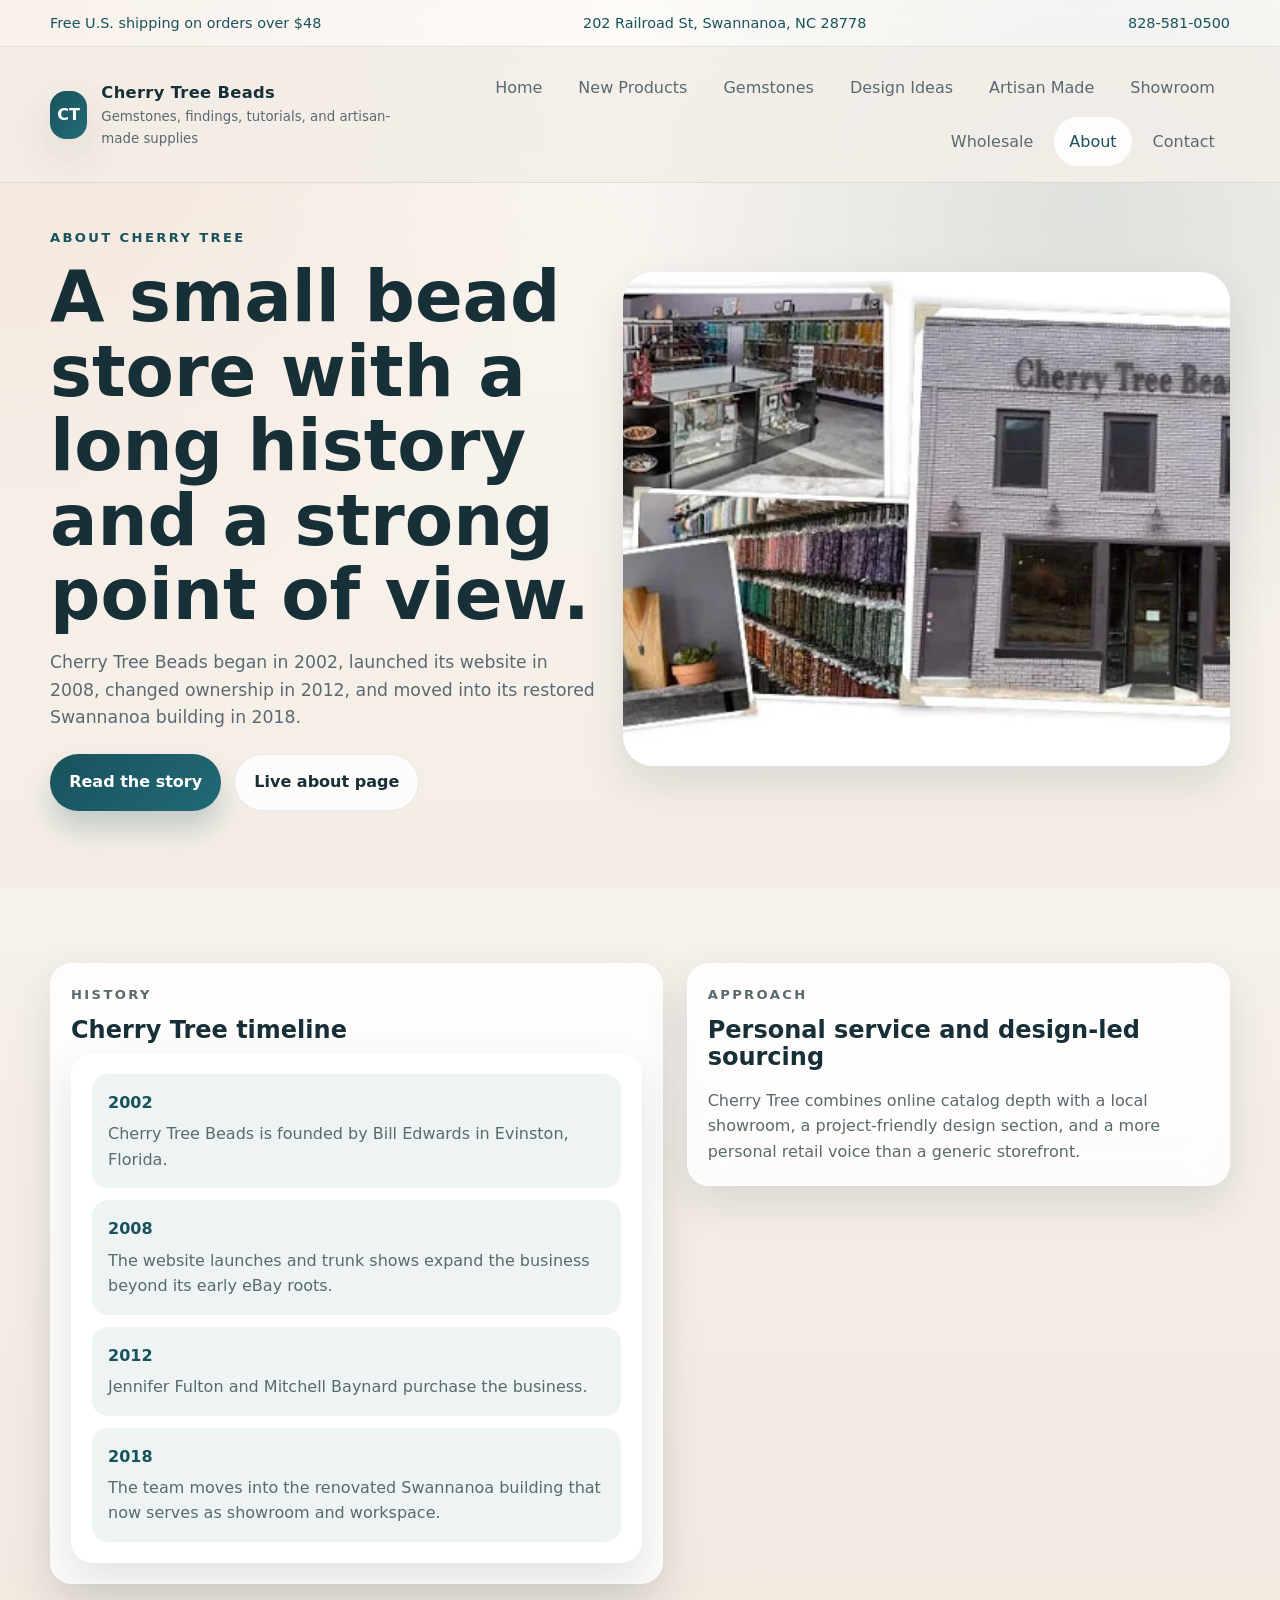
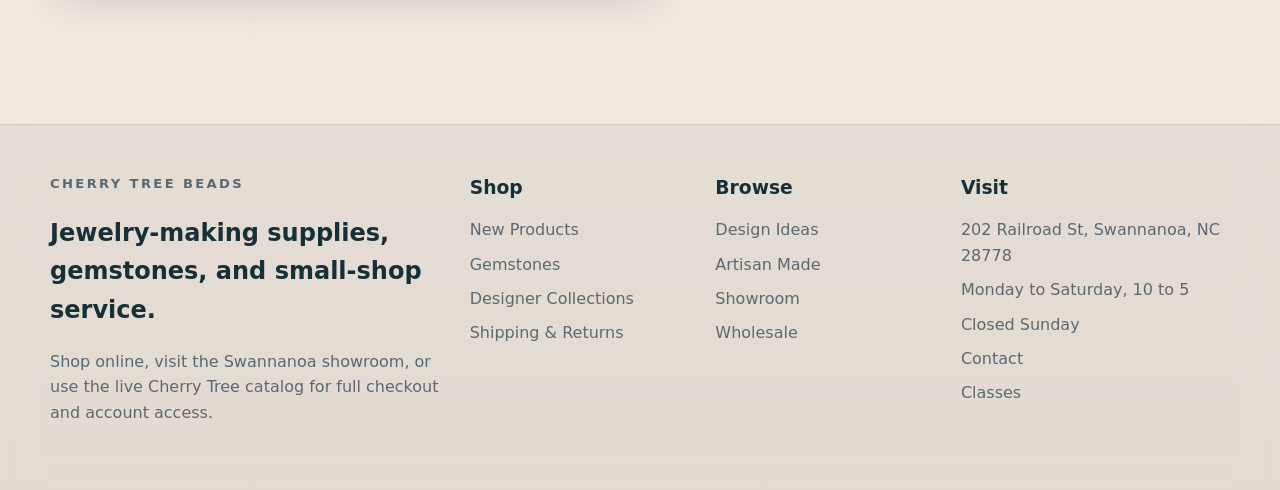
==== commit 57992b2a: "Add files via upload" ====
--- a/about.html
+++ b/about.html
@@ -6,12 +6,10 @@
   <title>About Cherry Tree Beads</title>
   <meta name="description" content="Learn the story of Cherry Tree Beads, from its 2002 founding to its Swannanoa showroom and online store.">
   <meta name="theme-color" content="#154148">
-  <link rel="preload" as="image" href="assets/images/hidden-cove-hero-960.webp" imagesrcset="assets/images/hidden-cove-hero-640.webp 640w, assets/images/hidden-cove-hero-960.webp 960w, assets/images/hidden-cove-hero-1280.webp 1280w" imagesizes="(max-width: 860px) 92vw, 50vw">
+  <link rel="preload" as="image" href="assets/images/showroom-collage-960.webp" imagesrcset="assets/images/showroom-collage-480.webp 480w, assets/images/showroom-collage-640.webp 640w, assets/images/showroom-collage-960.webp 960w" imagesizes="(max-width: 860px) 92vw, 46vw">
   <link rel="stylesheet" href="styles.css">
   <script defer src="script.js"></script>
-</head>
-<body data-page="about">
-  <a class="skip-link" href="#main">Skip to content</a>
+</head><body data-page="about"><a class="skip-link" href="#main">Skip to content</a>
   <div class="topbar">
     <div class="container topbar-inner">
       <span>Free U.S. shipping on orders over $48</span>
@@ -33,77 +31,79 @@
         <span class="sr-only">Toggle navigation</span>
       </button>
       <nav id="site-nav" class="site-nav" aria-label="Primary navigation">
-        <a href="index.html" >Home</a><a href="https://cherrytreebeads.com/new-products/" >New Products</a><a href="https://cherrytreebeads.com/beads/gemstone-beads-pendants/" >Gemstones</a><a href="index.html#design-panel" data-panel-link="design-panel">Design Ideas</a><a href="index.html#artisan-panel" data-panel-link="artisan-panel">Artisan Made</a><a href="index.html#showroom-panel" data-panel-link="showroom-panel">Showroom</a><a href="index.html#wholesale-panel" data-panel-link="wholesale-panel">Wholesale</a><a href="index.html#about-panel" data-panel-link="about-panel">About</a><a href="index.html#contact-panel" data-panel-link="contact-panel">Contact</a>
+        <a href="index.html">Home</a>
+        <a href="https://cherrytreebeads.com/new-products/">New Products</a>
+        <a href="https://cherrytreebeads.com/beads/gemstone-beads-pendants/">Gemstones</a>
+        <a href="design-ideas.html">Design Ideas</a>
+        <a href="artisan-made.html">Artisan Made</a>
+        <a href="showroom.html">Showroom</a>
+        <a href="wholesale.html">Wholesale</a>
+        <a href="about.html" class="is-current">About</a>
+        <a href="contact.html">Contact</a>
       </nav>
     </div>
-  </header>
-  <main id="main">
-<section class="page-hero section">
-  <div class="container page-hero-grid page-hero-grid-alt">
-    <div>
-      <p class="eyebrow">About Cherry Tree</p>
-      <h1>A small bead store with a long history and a strong point of view.</h1>
-      <p class="page-lead">This page mirrors the live Cherry Tree story in a cleaner editorial format so the history stays here instead of being repeated throughout the home page.</p>
-      <div class="button-row"><a class="button button-primary" href="https://cherrytreebeads.com/about-us/">Open live about page</a><a class="button button-secondary" href="showroom.html">View showroom page</a></div>
-    </div>
-    <img class="hero-side-image" src="https://cdn11.bigcommerce.com/s-yn89pgp8p/product_images/uploaded_images/showroom-9-12-18-copy.jpg" width="640" height="360" alt="Cherry Tree Beads building and showroom" loading="eager">
-  </div>
-</section>
-<section class="section section-soft">
-  <div class="container two-column-layout align-start">
-    <div class="stack-card">
-      <p class="eyebrow">The story</p>
-      <h2>Rooted in Swannanoa, built through jewelry-making.</h2>
-      <p>Cherry Tree Beads describes itself as a small bead store just outside Asheville, with a focus on personal service, strong product quality, and an inspiring experience whether customers shop online or in the showroom.</p>
-      <p>The live story also highlights Jennifer Fulton’s long relationship with jewelry-making, her background in marketing and bead retail, and her sourcing trips to China to find new materials and design ideas.</p>
-    </div>
-    <div class="timeline-card">
-      <div class="timeline-item"><strong>2002</strong><span>Bill Edwards founds Cherry Tree Beads in Evinston, Florida.</span></div>
-      <div class="timeline-item"><strong>2008</strong><span>The website launches and trunk shows expand the business.</span></div>
-      <div class="timeline-item"><strong>2012</strong><span>Jennifer Fulton and Mitchell Baynard purchase the business.</span></div>
-      <div class="timeline-item"><strong>2018</strong><span>The team moves into the restored Swannanoa building used today.</span></div>
-    </div>
-  </div>
-</section>
-<section class="section">
-  <div class="container feature-grid feature-grid-3">
-    <article class="feature-card"><span class="card-tag">Customer experience</span><h3>Small-shop service</h3><p>The live about page emphasizes personal help, special-order support, and a more human shopping experience.</p></article>
-    <article class="feature-card"><span class="card-tag">Creative direction</span><h3>Design-led sourcing</h3><p>Cherry Tree ties product curation to design inspiration, tutorials, and what working makers actually need.</p></article>
-    <article class="feature-card"><span class="card-tag">Place</span><h3>Swannanoa showroom</h3><p>The restored building is part of the brand and helps distinguish Cherry Tree from catalog-only competitors.</p></article>
-  </div>
-</section>
-
-  </main>
+  </header><main id="main">
+    <section class="page-panel" id="view-about" data-view="about">
+      <section class="page-hero section">
+        <div class="container page-hero-grid page-hero-grid-alt">
+          <div>
+            <p class="eyebrow">About Cherry Tree</p>
+            <h1>A small bead store with a long history and a strong point of view.</h1>
+            <p class="page-lead">Cherry Tree Beads began in 2002, launched its website in 2008, changed ownership in 2012, and moved into its restored Swannanoa building in 2018.</p>
+            <div class="button-row"><a class="button button-primary" href="about.html">Read the story</a><a class="button button-secondary" href="https://cherrytreebeads.com/about-us/">Live about page</a></div>
+          </div>
+          <img class="hero-side-image wide-image" src="assets/images/showroom-collage-960.webp" srcset="assets/images/showroom-collage-480.webp 480w, assets/images/showroom-collage-640.webp 640w, assets/images/showroom-collage-960.webp 960w" sizes="(max-width: 860px) 92vw, 46vw" width="960" height="494" alt="Cherry Tree Beads building and showroom" loading="eager">
+        </div>
+      </section>
+      <section class="section section-soft">
+        <div class="container two-column-layout align-start">
+          <div class="stack-card">
+            <p class="eyebrow">History</p>
+            <h2>Cherry Tree timeline</h2>
+            <div class="timeline-card">
+              <div class="timeline-item"><strong>2002</strong><span>Cherry Tree Beads is founded by Bill Edwards in Evinston, Florida.</span></div>
+              <div class="timeline-item"><strong>2008</strong><span>The website launches and trunk shows expand the business beyond its early eBay roots.</span></div>
+              <div class="timeline-item"><strong>2012</strong><span>Jennifer Fulton and Mitchell Baynard purchase the business.</span></div>
+              <div class="timeline-item"><strong>2018</strong><span>The team moves into the renovated Swannanoa building that now serves as showroom and workspace.</span></div>
+            </div>
+          </div>
+          <div class="stack-card">
+            <p class="eyebrow">Approach</p>
+            <h2>Personal service and design-led sourcing</h2>
+            <p>Cherry Tree combines online catalog depth with a local showroom, a project-friendly design section, and a more personal retail voice than a generic storefront.</p>
+          </div>
+        </div>
+      </section>
+    </section>
+</main>
   <footer class="site-footer">
     <div class="container footer-grid">
       <div>
         <p class="eyebrow">Cherry Tree Beads</p>
-        <h2>Jewelry-making supplies with a small-shop feel and a deep gemstone catalog.</h2>
-        <p>Visit the Swannanoa showroom, shop online, or use the live Cherry Tree site for full catalog browsing and checkout.</p>
+        <h2>Jewelry-making supplies, gemstones, and small-shop service.</h2>
+        <p>Shop online, visit the Swannanoa showroom, or use the live Cherry Tree catalog for full checkout and account access.</p>
       </div>
       <div class="footer-column">
-        <h3>Explore</h3>
+        <h3>Shop</h3>
         <a href="https://cherrytreebeads.com/new-products/">New Products</a>
         <a href="https://cherrytreebeads.com/beads/gemstone-beads-pendants/">Gemstones</a>
+        <a href="https://cherrytreebeads.com/beads/gemstone-beads-pendants/designer-gemstone-collections/">Designer Collections</a>
+        <a href="https://cherrytreebeads.com/shipping-returns/">Shipping &amp; Returns</a>
+      </div>
+      <div class="footer-column">
+        <h3>Browse</h3>
         <a href="design-ideas.html">Design Ideas</a>
         <a href="artisan-made.html">Artisan Made</a>
-      </div>
-      <div class="footer-column">
-        <h3>Visit</h3>
         <a href="showroom.html">Showroom</a>
-        <a href="https://cherrytreebeads.com/classes/">Classes</a>
         <a href="wholesale.html">Wholesale</a>
-        <a href="contact.html">Contact</a>
       </div>
       <div class="footer-column footer-meta">
-        <h3>Details</h3>
+        <h3>Visit</h3>
         <span>202 Railroad St, Swannanoa, NC 28778</span>
         <span>Monday to Saturday, 10 to 5</span>
         <span>Closed Sunday</span>
-        <a href="tel:8285810500">828-581-0500</a>
-        <a href="https://cherrytreebeads.com/shipping-returns/">Shipping &amp; Returns</a>
+        <a href="contact.html">Contact</a>
+        <a href="https://cherrytreebeads.com/classes/">Classes</a>
       </div>
     </div>
-  </footer>
-</body>
-</html>+  </footer></body></html>
--- a/styles.css
+++ b/styles.css
@@ -356,3 +356,96 @@
   .detail-list li { grid-template-columns: 1fr; }
   .hero-copy h1, .page-hero h1 { font-size: clamp(2.15rem, 10vw, 3rem); }
 }
+
+.site-nav button {
+  font: inherit;
+}
+
+.nav-tab {
+  padding: .72rem .95rem;
+  border-radius: 999px;
+  color: var(--muted);
+  border: 0;
+  background: transparent;
+  cursor: pointer;
+  transition: .2s ease;
+}
+
+.nav-tab:hover,
+.nav-tab:focus-visible,
+.nav-tab.is-current {
+  background: rgba(255,255,255,0.86);
+  color: var(--accent);
+}
+
+.view-panel,
+.page-panel {
+  display: block;
+}
+
+.view-panel[hidden] {
+  display: none !important;
+}
+
+.wide-image {
+  aspect-ratio: 16 / 9;
+}
+
+.slideshow {
+  position: relative;
+  overflow: hidden;
+  background: #f3eee8;
+}
+
+.slideshow img {
+  position: absolute;
+  inset: 0;
+  width: 100%;
+  height: 100%;
+  object-fit: cover;
+  opacity: 0;
+  transition: opacity .8s ease;
+}
+
+.slideshow img.is-active {
+  opacity: 1;
+}
+
+.slideshow::before {
+  content: '';
+  display: block;
+  width: 100%;
+  padding-top: 100%;
+}
+
+.slideshow-square::before {
+  padding-top: 100%;
+}
+
+.image-card .slideshow::before {
+  padding-top: 100%;
+}
+
+.media-card-small .slideshow::before,
+.wide-slideshow::before {
+  padding-top: 56%;
+}
+
+.compact li {
+  grid-template-columns: 88px 1fr;
+}
+
+.page-panel .page-hero {
+  padding-top: 2.75rem;
+}
+
+@media (max-width: 760px) {
+  .site-nav button {
+    width: 100%;
+    text-align: left;
+  }
+
+  .compact li {
+    grid-template-columns: 1fr;
+  }
+}
